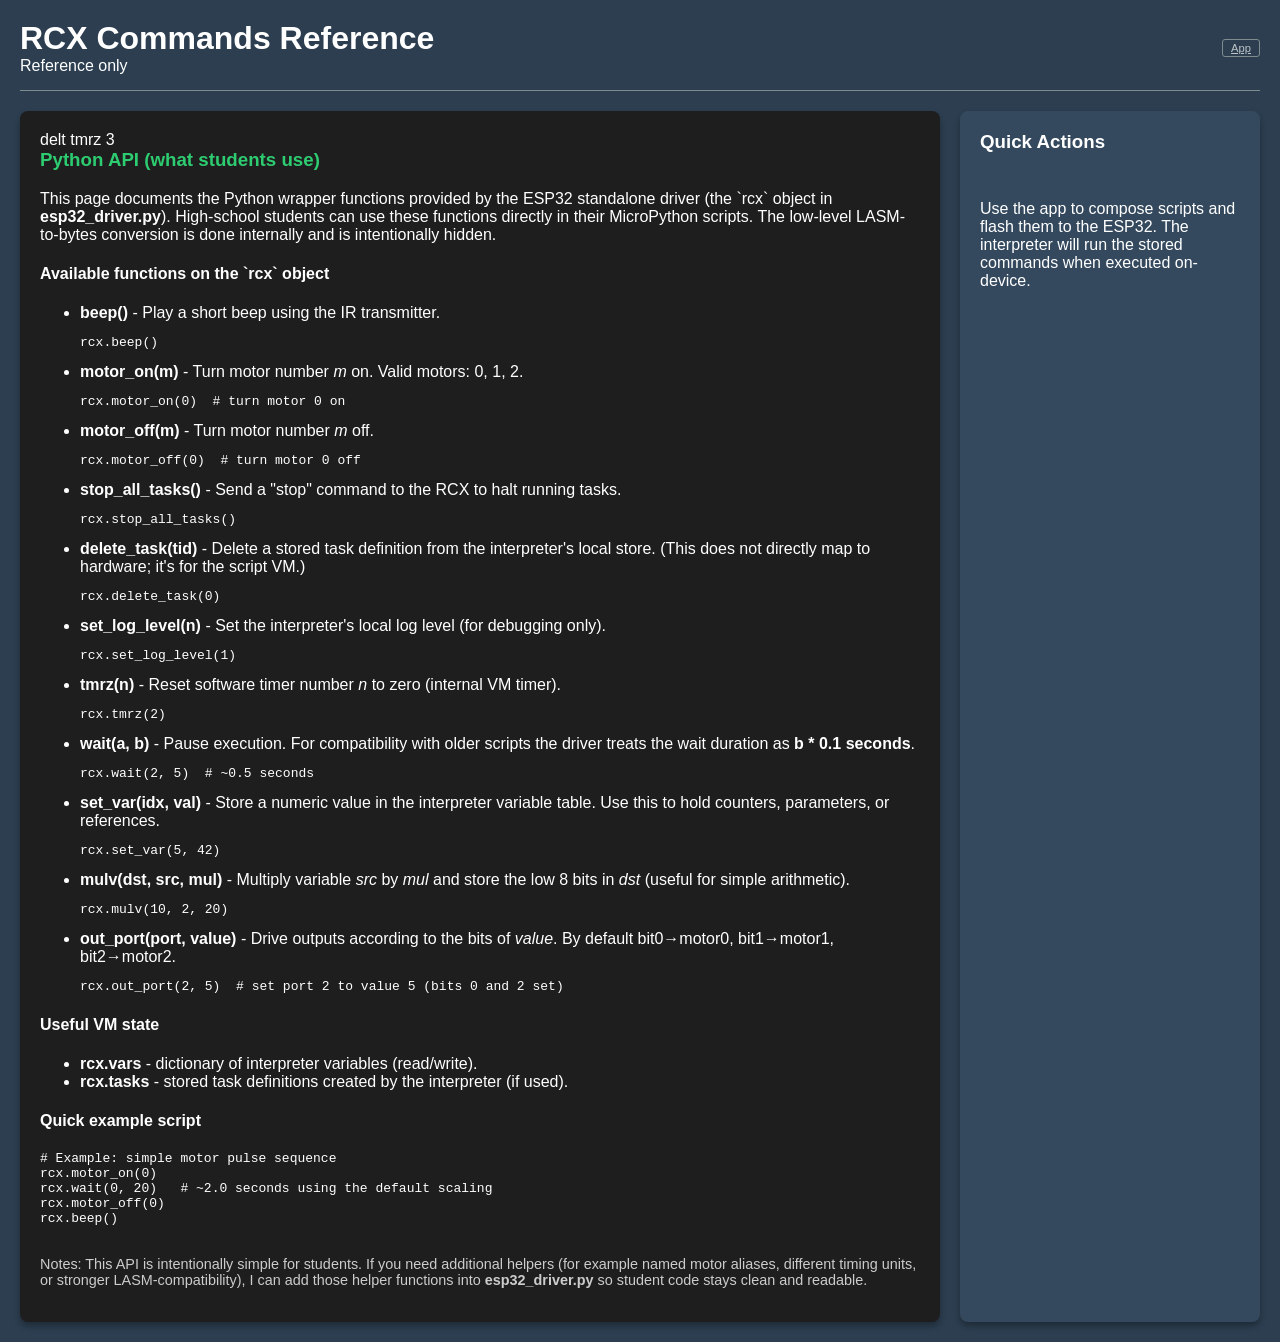
==== commands.html @ 101c66a0 "updates" ====
<!doctype html>
<html lang="en">
<head>
    <meta charset="utf-8" />
    <title>RCX Commands Reference</title>
    <link rel="stylesheet" href="styles.css" />
</head>
<body>
    <div class="header">
        <div>
            <h1 style="margin:0">RCX Commands Reference</h1>
            <div id="status-bar">Reference only</div>
        </div>
        <div style="display:flex;gap:8px;align-items:center;">
            <a href="index.html" class="btn-clear">App</a>
        </div>
    </div>

    <div class="container">
        <div class="editor-section">
delt
tmrz 3
            <h3 style="margin-top:0; color:#2ecc71">Python API (what students use)</h3>
            <p>This page documents the Python wrapper functions provided by the
            ESP32 standalone driver (the `rcx` object in <b>esp32_driver.py</b>).
            High-school students can use these functions directly in their
            MicroPython scripts. The low-level LASM-to-bytes conversion is
            done internally and is intentionally hidden.</p>

            <h4>Available functions on the `rcx` object</h4>
            <ul>
                <li><b>beep()</b>
                    - Play a short beep using the IR transmitter.
                    <pre>rcx.beep()</pre>
                </li>

                <li><b>motor_on(m)</b>
                    - Turn motor number <i>m</i> on. Valid motors: 0, 1, 2.
                    <pre>rcx.motor_on(0)  # turn motor 0 on</pre>
                </li>

                <li><b>motor_off(m)</b>
                    - Turn motor number <i>m</i> off.
                    <pre>rcx.motor_off(0)  # turn motor 0 off</pre>
                </li>

                <li><b>stop_all_tasks()</b>
                    - Send a "stop" command to the RCX to halt running tasks.
                    <pre>rcx.stop_all_tasks()</pre>
                </li>

                <li><b>delete_task(tid)</b>
                    - Delete a stored task definition from the interpreter's local store.
                      (This does not directly map to hardware; it's for the script VM.)
                    <pre>rcx.delete_task(0)</pre>
                </li>

                <li><b>set_log_level(n)</b>
                    - Set the interpreter's local log level (for debugging only).
                    <pre>rcx.set_log_level(1)</pre>
                </li>

                <li><b>tmrz(n)</b>
                    - Reset software timer number <i>n</i> to zero (internal VM timer).
                    <pre>rcx.tmrz(2)</pre>
                </li>

                <li><b>wait(a, b)</b>
                    - Pause execution. For compatibility with older scripts the
                      driver treats the wait duration as <b>b * 0.1 seconds</b>.
                    <pre>rcx.wait(2, 5)  # ~0.5 seconds</pre>
                </li>

                <li><b>set_var(idx, val)</b>
                    - Store a numeric value in the interpreter variable table.
                      Use this to hold counters, parameters, or references.
                    <pre>rcx.set_var(5, 42)</pre>
                </li>

                <li><b>mulv(dst, src, mul)</b>
                    - Multiply variable <i>src</i> by <i>mul</i> and store the
                      low 8 bits in <i>dst</i> (useful for simple arithmetic).
                    <pre>rcx.mulv(10, 2, 20)</pre>
                </li>

                <li><b>out_port(port, value)</b>
                    - Drive outputs according to the bits of <i>value</i>.
                      By default bit0→motor0, bit1→motor1, bit2→motor2.
                    <pre>rcx.out_port(2, 5)  # set port 2 to value 5 (bits 0 and 2 set)</pre>
                </li>
            </ul>

            <h4>Useful VM state</h4>
            <ul>
                <li><b>rcx.vars</b> - dictionary of interpreter variables (read/write).</li>
                <li><b>rcx.tasks</b> - stored task definitions created by the interpreter (if used).</li>
            </ul>

            <h4>Quick example script</h4>
            <pre>
# Example: simple motor pulse sequence
rcx.motor_on(0)
rcx.wait(0, 20)   # ~2.0 seconds using the default scaling
rcx.motor_off(0)
rcx.beep()
            </pre>

            <p style="color:#ccc; font-size:0.9em">Notes: This API is intentionally
            simple for students. If you need additional helpers (for example
            named motor aliases, different timing units, or stronger
            LASM-compatibility), I can add those helper functions into
            <b>esp32_driver.py</b> so student code stays clean and readable.</p>

        </div>
        <div class="control-panel">
            <h3 style="margin-top:0">Quick Actions</h3>
            <p>Use the app to compose scripts and flash them to the ESP32. The interpreter
            will run the stored commands when executed on-device.</p>
        </div>
    </div>
</body>
</html>
---- styles.css ----
/* style.css */
body {
    font-family: "Segoe UI", Tahoma, Geneva, Verdana, sans-serif;
    background: #2c3e50;
    color: white;
    padding: 20px;
    margin: 0;
}

.header {
    margin-bottom: 20px;
    border-bottom: 1px solid #7f8c8d;
    padding-bottom: 15px;
    display: flex;
    justify-content: space-between;
    align-items: center;
}

.container {
    display: grid;
    grid-template-columns: 1fr 300px;
    gap: 20px;
}

/* Editor Section */
.editor-section {
    background: #1e1e1e;
    padding: 20px;
    border-radius: 8px;
    box-shadow: 0 4px 6px rgba(0, 0, 0, 0.3);
}

textarea {
    width: 100%;
    height: 450px;
    background: #1e1e1e;
    color: #d4d4d4;
    font-family: "Consolas", "Monaco", "Courier New", monospace;
    border: 1px solid #444;
    border-radius: 4px;
    padding: 15px;
    resize: none;
    font-size: 14px;
    line-height: 1.5;
    box-sizing: border-box;
}

textarea:focus {
    outline: none;
    border-color: #3498db;
}

/* Control Panel */
.control-panel {
    background: #34495e;
    padding: 20px;
    border-radius: 8px;
    display: flex;
    flex-direction: column;
    gap: 12px;
    box-shadow: 0 4px 6px rgba(0, 0, 0, 0.3);
}

/* Buttons */
button {
    padding: 12px;
    cursor: pointer;
    border: none;
    border-radius: 4px;
    font-weight: bold;
    transition: all 0.2s ease;
    text-transform: uppercase;
    letter-spacing: 0.5px;
}

button:active {
    transform: translateY(2px);
}

.btn-connect {
    background: #27ae60;
    color: white;
}
.btn-connect:hover {
    background: #2ecc71;
}

.btn-flash {
    background: #2980b9;
    color: white;
    width: 100%;
    margin-top: 10px;
}
.btn-flash:hover {
    background: #3498db;
}

.packet-byte {
    display: inline-block;
    padding: 2px 5px;
    margin: 2px;
    border-radius: 3px;
    font-family: "Courier New", monospace;
    font-weight: bold;
    font-size: 0.9em;
    border: 1px solid rgba(255, 255, 255, 0.1);
}

/* Color coding based on protocol roles */
.byte-preamble {
    background-color: #2980b9;
    color: white;
} /* Blue */
.byte-opcode {
    background-color: #27ae60;
    color: white;
} /* Green */
.byte-param {
    background-color: #8e44ad;
    color: white;
} /* Purple */
.byte-checksum {
    background-color: #c0392b;
    color: white;
} /* Red */
.byte-comp {
    opacity: 0.6;
    font-style: italic;
    background-color: #444;
}

.legend {
    display: flex;
    gap: 10px;
    font-size: 0.7em;
    margin-top: 10px;
    flex-wrap: wrap;
}

.btn-clear {
    background: transparent;
    border: 1px solid #7f8c8d;
    color: #bdc3c7;
    padding: 2px 8px;
    font-size: 0.7em;
    cursor: pointer;
    border-radius: 3px;
    transition: 0.2s;
}

.btn-clear:hover {
    background: #c0392b; /* Red alert when hovering to clear */
    color: white;
    border-color: #c0392b;
}

.btn-clear {
    background: transparent;
    border: 1px solid #7f8c8d;
    color: #bdc3c7;
    padding: 2px 8px;
    font-size: 0.7em;
    cursor: pointer;
    border-radius: 3px;
    transition: 0.2s;
}

.btn-clear:hover {
    background: #c0392b; /* Turns red to indicate a destructive action */
    color: white;
    border-color: #c0392b;
}
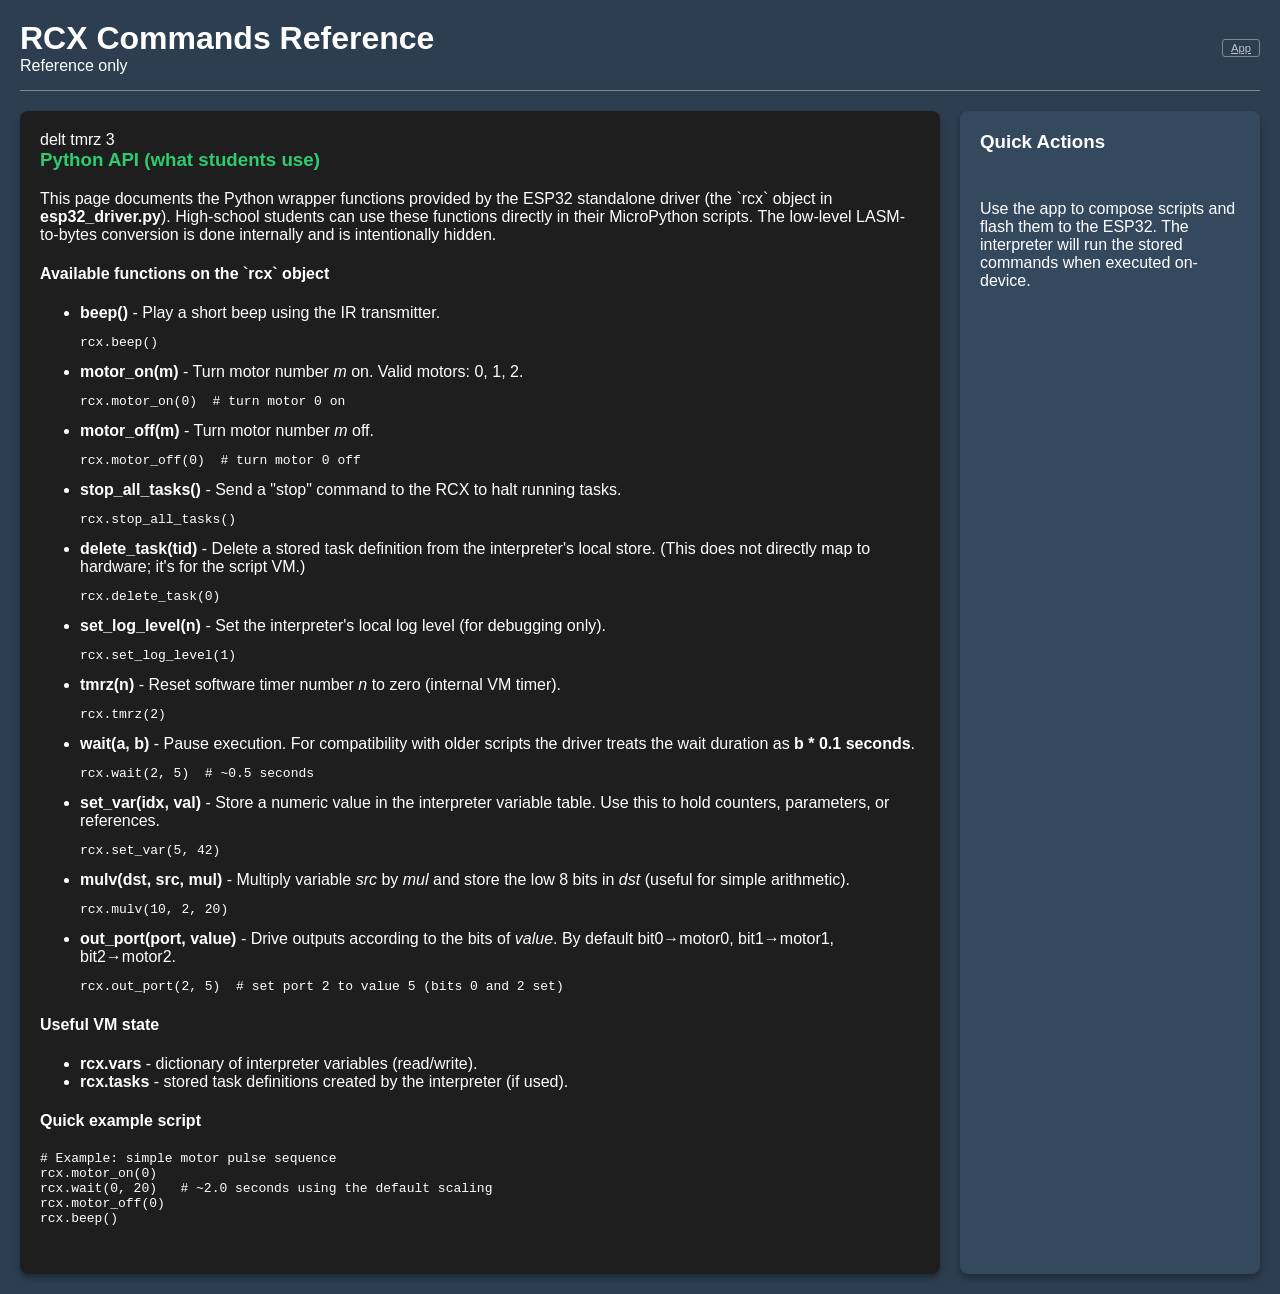
==== commit 4e60bfbd: "update" ====
--- a/commands.html
+++ b/commands.html
@@ -1,122 +1,145 @@
 <!doctype html>
 <html lang="en">
-<head>
-    <meta charset="utf-8" />
-    <title>RCX Commands Reference</title>
-    <link rel="stylesheet" href="styles.css" />
-</head>
-<body>
-    <div class="header">
-        <div>
-            <h1 style="margin:0">RCX Commands Reference</h1>
-            <div id="status-bar">Reference only</div>
+    <head>
+        <meta charset="utf-8" />
+        <title>RCX Commands Reference</title>
+        <link rel="stylesheet" href="styles.css" />
+    </head>
+    <body>
+        <div class="header">
+            <div>
+                <h1 style="margin: 0">RCX Commands Reference</h1>
+                <div id="status-bar">Reference only</div>
+            </div>
+            <div style="display: flex; gap: 8px; align-items: center">
+                <a href="index.html" class="btn-clear">App</a>
+            </div>
         </div>
-        <div style="display:flex;gap:8px;align-items:center;">
-            <a href="index.html" class="btn-clear">App</a>
-        </div>
-    </div>
 
-    <div class="container">
-        <div class="editor-section">
-delt
-tmrz 3
-            <h3 style="margin-top:0; color:#2ecc71">Python API (what students use)</h3>
-            <p>This page documents the Python wrapper functions provided by the
-            ESP32 standalone driver (the `rcx` object in <b>esp32_driver.py</b>).
-            High-school students can use these functions directly in their
-            MicroPython scripts. The low-level LASM-to-bytes conversion is
-            done internally and is intentionally hidden.</p>
+        <div class="container">
+            <div class="editor-section">
+                delt tmrz 3
+                <h3 style="margin-top: 0; color: #2ecc71">
+                    Python API (what students use)
+                </h3>
+                <p>
+                    This page documents the Python wrapper functions provided by
+                    the ESP32 standalone driver (the `rcx` object in
+                    <b>esp32_driver.py</b>). High-school students can use these
+                    functions directly in their MicroPython scripts. The
+                    low-level LASM-to-bytes conversion is done internally and is
+                    intentionally hidden.
+                </p>
 
-            <h4>Available functions on the `rcx` object</h4>
-            <ul>
-                <li><b>beep()</b>
-                    - Play a short beep using the IR transmitter.
-                    <pre>rcx.beep()</pre>
-                </li>
+                <h4>Available functions on the `rcx` object</h4>
+                <ul>
+                    <li>
+                        <b>beep()</b>
+                        - Play a short beep using the IR transmitter.
+                        <pre>rcx.beep()</pre>
+                    </li>
 
-                <li><b>motor_on(m)</b>
-                    - Turn motor number <i>m</i> on. Valid motors: 0, 1, 2.
-                    <pre>rcx.motor_on(0)  # turn motor 0 on</pre>
-                </li>
+                    <li>
+                        <b>motor_on(m)</b> - Turn motor number <i>m</i> on.
+                        Valid motors: 0, 1, 2.
+                        <pre>rcx.motor_on(0)  # turn motor 0 on</pre>
+                    </li>
 
-                <li><b>motor_off(m)</b>
-                    - Turn motor number <i>m</i> off.
-                    <pre>rcx.motor_off(0)  # turn motor 0 off</pre>
-                </li>
+                    <li>
+                        <b>motor_off(m)</b> - Turn motor number <i>m</i> off.
+                        <pre>rcx.motor_off(0)  # turn motor 0 off</pre>
+                    </li>
 
-                <li><b>stop_all_tasks()</b>
-                    - Send a "stop" command to the RCX to halt running tasks.
-                    <pre>rcx.stop_all_tasks()</pre>
-                </li>
+                    <li>
+                        <b>stop_all_tasks()</b>
+                        - Send a "stop" command to the RCX to halt running
+                        tasks.
+                        <pre>rcx.stop_all_tasks()</pre>
+                    </li>
 
-                <li><b>delete_task(tid)</b>
-                    - Delete a stored task definition from the interpreter's local store.
-                      (This does not directly map to hardware; it's for the script VM.)
-                    <pre>rcx.delete_task(0)</pre>
-                </li>
+                    <li>
+                        <b>delete_task(tid)</b>
+                        - Delete a stored task definition from the interpreter's
+                        local store. (This does not directly map to hardware;
+                        it's for the script VM.)
+                        <pre>rcx.delete_task(0)</pre>
+                    </li>
 
-                <li><b>set_log_level(n)</b>
-                    - Set the interpreter's local log level (for debugging only).
-                    <pre>rcx.set_log_level(1)</pre>
-                </li>
+                    <li>
+                        <b>set_log_level(n)</b>
+                        - Set the interpreter's local log level (for debugging
+                        only).
+                        <pre>rcx.set_log_level(1)</pre>
+                    </li>
 
-                <li><b>tmrz(n)</b>
-                    - Reset software timer number <i>n</i> to zero (internal VM timer).
-                    <pre>rcx.tmrz(2)</pre>
-                </li>
+                    <li>
+                        <b>tmrz(n)</b> - Reset software timer number <i>n</i> to
+                        zero (internal VM timer).
+                        <pre>rcx.tmrz(2)</pre>
+                    </li>
 
-                <li><b>wait(a, b)</b>
-                    - Pause execution. For compatibility with older scripts the
-                      driver treats the wait duration as <b>b * 0.1 seconds</b>.
-                    <pre>rcx.wait(2, 5)  # ~0.5 seconds</pre>
-                </li>
+                    <li>
+                        <b>wait(a, b)</b> - Pause execution. For compatibility
+                        with older scripts the driver treats the wait duration
+                        as <b>b * 0.1 seconds</b>.
+                        <pre>rcx.wait(2, 5)  # ~0.5 seconds</pre>
+                    </li>
 
-                <li><b>set_var(idx, val)</b>
-                    - Store a numeric value in the interpreter variable table.
-                      Use this to hold counters, parameters, or references.
-                    <pre>rcx.set_var(5, 42)</pre>
-                </li>
+                    <li>
+                        <b>set_var(idx, val)</b>
+                        - Store a numeric value in the interpreter variable
+                        table. Use this to hold counters, parameters, or
+                        references.
+                        <pre>rcx.set_var(5, 42)</pre>
+                    </li>
 
-                <li><b>mulv(dst, src, mul)</b>
-                    - Multiply variable <i>src</i> by <i>mul</i> and store the
-                      low 8 bits in <i>dst</i> (useful for simple arithmetic).
-                    <pre>rcx.mulv(10, 2, 20)</pre>
-                </li>
+                    <li>
+                        <b>mulv(dst, src, mul)</b> - Multiply variable
+                        <i>src</i> by <i>mul</i> and store the low 8 bits in
+                        <i>dst</i> (useful for simple arithmetic).
+                        <pre>rcx.mulv(10, 2, 20)</pre>
+                    </li>
 
-                <li><b>out_port(port, value)</b>
-                    - Drive outputs according to the bits of <i>value</i>.
-                      By default bit0→motor0, bit1→motor1, bit2→motor2.
-                    <pre>rcx.out_port(2, 5)  # set port 2 to value 5 (bits 0 and 2 set)</pre>
-                </li>
-            </ul>
+                    <li>
+                        <b>out_port(port, value)</b> - Drive outputs according
+                        to the bits of <i>value</i>. By default bit0→motor0,
+                        bit1→motor1, bit2→motor2.
+                        <pre>
+rcx.out_port(2, 5)  # set port 2 to value 5 (bits 0 and 2 set)</pre
+                        >
+                    </li>
+                </ul>
 
-            <h4>Useful VM state</h4>
-            <ul>
-                <li><b>rcx.vars</b> - dictionary of interpreter variables (read/write).</li>
-                <li><b>rcx.tasks</b> - stored task definitions created by the interpreter (if used).</li>
-            </ul>
+                <h4>Useful VM state</h4>
+                <ul>
+                    <li>
+                        <b>rcx.vars</b> - dictionary of interpreter variables
+                        (read/write).
+                    </li>
+                    <li>
+                        <b>rcx.tasks</b> - stored task definitions created by
+                        the interpreter (if used).
+                    </li>
+                </ul>
 
-            <h4>Quick example script</h4>
-            <pre>
+                <h4>Quick example script</h4>
+                <pre>
 # Example: simple motor pulse sequence
 rcx.motor_on(0)
 rcx.wait(0, 20)   # ~2.0 seconds using the default scaling
 rcx.motor_off(0)
 rcx.beep()
-            </pre>
-
-            <p style="color:#ccc; font-size:0.9em">Notes: This API is intentionally
-            simple for students. If you need additional helpers (for example
-            named motor aliases, different timing units, or stronger
-            LASM-compatibility), I can add those helper functions into
-            <b>esp32_driver.py</b> so student code stays clean and readable.</p>
-
+            </pre
+                >
+            </div>
+            <div class="control-panel">
+                <h3 style="margin-top: 0">Quick Actions</h3>
+                <p>
+                    Use the app to compose scripts and flash them to the ESP32.
+                    The interpreter will run the stored commands when executed
+                    on-device.
+                </p>
+            </div>
         </div>
-        <div class="control-panel">
-            <h3 style="margin-top:0">Quick Actions</h3>
-            <p>Use the app to compose scripts and flash them to the ESP32. The interpreter
-            will run the stored commands when executed on-device.</p>
-        </div>
-    </div>
-</body>
+    </body>
 </html>
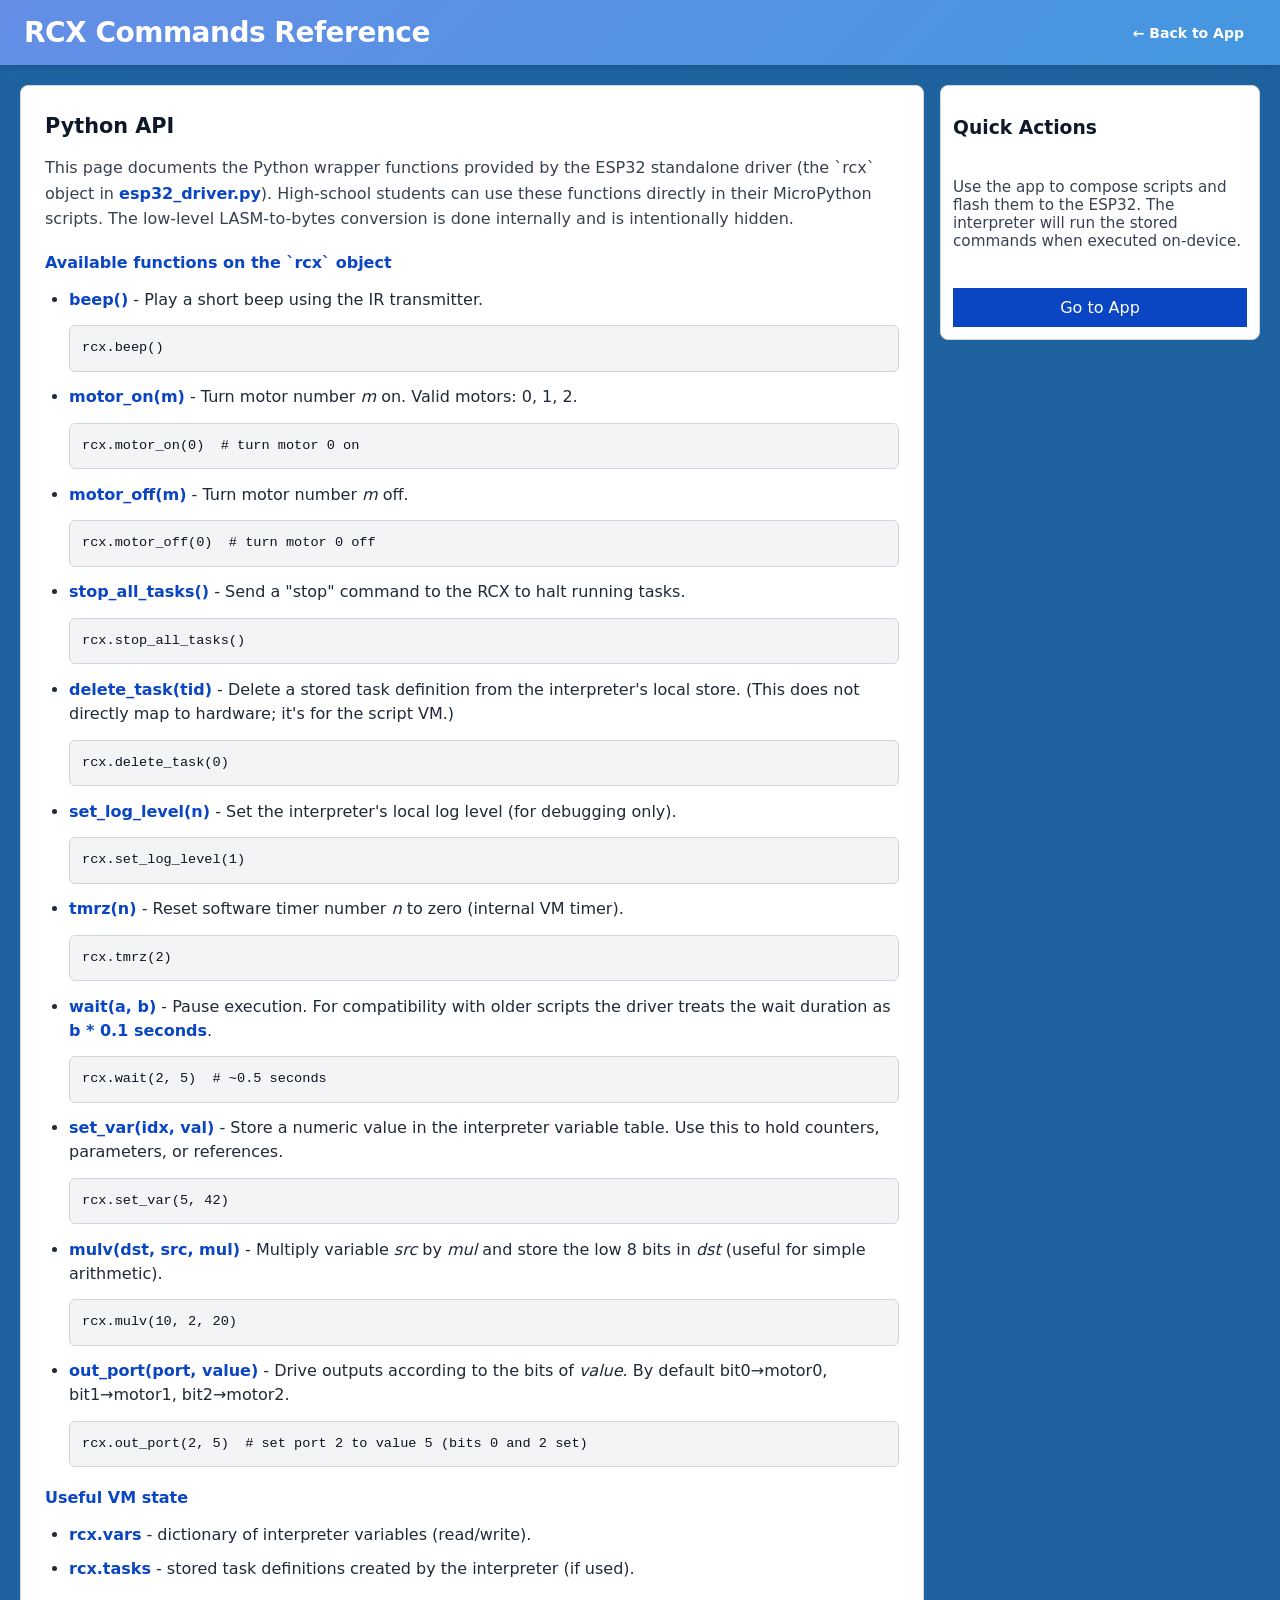
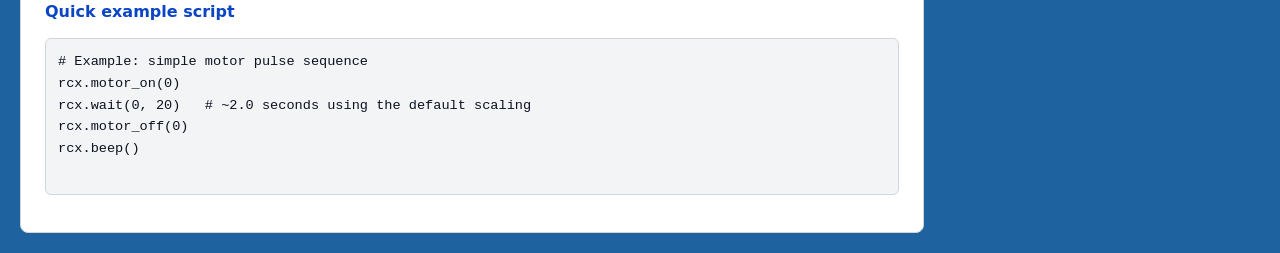
==== commit ecfdb49b: "added more styleing" ====
--- a/commands.html
+++ b/commands.html
@@ -6,22 +6,18 @@
         <link rel="stylesheet" href="styles.css" />
     </head>
     <body>
-        <div class="header">
-            <div>
-                <h1 style="margin: 0">RCX Commands Reference</h1>
-                <div id="status-bar">Reference only</div>
+        <header class="app-header">
+            <div class="header-content">
+                <h1>RCX Commands Reference</h1>
+                <nav class="header-nav">
+                    <a href="index.html" class="header-link">← Back to App</a>
+                </nav>
             </div>
-            <div style="display: flex; gap: 8px; align-items: center">
-                <a href="index.html" class="btn-clear">App</a>
-            </div>
-        </div>
+        </header>
 
         <div class="container">
             <div class="editor-section">
-                delt tmrz 3
-                <h3 style="margin-top: 0; color: #2ecc71">
-                    Python API (what students use)
-                </h3>
+                <h3>Python API</h3>
                 <p>
                     This page documents the Python wrapper functions provided by
                     the ESP32 standalone driver (the `rcx` object in
@@ -133,12 +129,25 @@
                 >
             </div>
             <div class="control-panel">
-                <h3 style="margin-top: 0">Quick Actions</h3>
-                <p>
+                <h3>Quick Actions</h3>
+                <p style="margin-top: 12px; color: #374151; font-size: 0.95rem">
                     Use the app to compose scripts and flash them to the ESP32.
                     The interpreter will run the stored commands when executed
                     on-device.
                 </p>
+                <a
+                    href="index.html"
+                    class="btn-connect"
+                    style="
+                        display: inline-block;
+                        text-align: center;
+                        text-decoration: none;
+                        margin-top: 12px;
+                        width: auto;
+                        padding: 10px 14px;
+                    "
+                    >Go to App</a
+                >
             </div>
         </div>
     </body>
--- a/styles.css
+++ b/styles.css
@@ -1,172 +1,274 @@
-/* style.css */
+/* simplified, colorful, easy-to-navigate styles */
+
+:root {
+    --bg: #1e63a0;
+    --panel: #ffffff;
+    --muted: #6b7280;
+    --accent: #0a45c3;
+    --accent-2: #10b981;
+    --danger: #ef4444;
+    --glass: #e6eef8;
+    --border: #d1d5db;
+    --radius: 8px;
+}
+
+* {
+    box-sizing: border-box;
+}
 body {
-    font-family: "Segoe UI", Tahoma, Geneva, Verdana, sans-serif;
-    background: #2c3e50;
-    color: white;
-    padding: 20px;
     margin: 0;
-}
-
-.header {
-    margin-bottom: 20px;
-    border-bottom: 1px solid #7f8c8d;
-    padding-bottom: 15px;
+    font-family:
+        Inter,
+        "Segoe UI",
+        Roboto,
+        system-ui,
+        -apple-system,
+        "Helvetica Neue",
+        Arial;
+    background: var(--bg);
+    color: #0f172a;
+    padding: 0;
+}
+
+/* App Header */
+.app-header {
+    background: linear-gradient(135deg, #658ee7 0%, #4497e0 100%);
+    padding: 0;
+    margin: 0;
+    box-shadow: 0 2px 8px rgba(0, 0, 0, 0.15);
+}
+
+.header-content {
     display: flex;
     justify-content: space-between;
     align-items: center;
-}
-
+    padding: 16px 24px;
+    max-width: 100%;
+}
+
+.app-header h1 {
+    margin: 0;
+    font-size: 28px;
+    color: white;
+    font-weight: 700;
+    letter-spacing: -0.5px;
+}
+
+.header-nav {
+    display: flex;
+    gap: 16px;
+    align-items: center;
+}
+
+.header-link {
+    color: white;
+    text-decoration: none;
+    font-weight: 600;
+    font-size: 14px;
+    padding: 8px 12px;
+    border-radius: 6px;
+    transition: background-color 0.2s ease;
+}
+
+.header-link:hover {
+    background-color: rgba(255, 255, 255, 0.15);
+}
+
+/* Layout */
 .container {
     display: grid;
-    grid-template-columns: 1fr 300px;
-    gap: 20px;
-}
-
-/* Editor Section */
-.editor-section {
-    background: #1e1e1e;
+    grid-template-columns: 1fr 320px;
+    gap: 16px;
+    align-items: start;
     padding: 20px;
-    border-radius: 8px;
-    box-shadow: 0 4px 6px rgba(0, 0, 0, 0.3);
-}
-
-textarea {
+    max-width: 1400px;
+}
+
+/* Panels */
+.rs232-area,
+.control-panel {
+    background: var(--panel);
+    border: 1px solid var(--border);
+    border-radius: var(--radius);
+    padding: 12px;
+}
+
+/* Control panel specifics */
+.control-panel {
+    display: flex;
+    flex-direction: column;
+    gap: 10px;
+    min-height: 120px;
+}
+
+/* Packet visualizer */
+.packet-stream-container h4 {
+    margin: 0 0 6px 0;
+    font-size: 0.95rem;
+}
+#packet-stream {
+    background: linear-gradient(180deg, #ffffff, #fbfdff);
+    height: 130px;
+    overflow-y: auto;
+    padding: 10px;
+    border: 1px dashed var(--border);
+    border-radius: 6px;
+    font-family: "Courier New", monospace;
+    color: #0b1220;
+    font-size: 0.9rem;
+}
+
+/* Buttons - simple and colorful */
+button {
+    padding: 8px 10px;
+    border-radius: 6px;
+    border: 1px solid transparent;
+    font-weight: 600;
+    cursor: pointer;
+    background: var(--glass);
+    color: #0b1220;
+    transition:
+        transform 0.08s ease,
+        opacity 0.1s ease;
+}
+button:hover {
+    transform: translateY(-1px);
+}
+button:active {
+    transform: translateY(1px);
+}
+
+.btn-connect {
+    background: var(--accent);
+    color: white;
+}
+.btn-connect:hover {
+    opacity: 0.95;
+}
+
+.btn-flash {
+    background: var(--accent-2);
+    color: white;
     width: 100%;
-    height: 450px;
-    background: #1e1e1e;
-    color: #d4d4d4;
-    font-family: "Consolas", "Monaco", "Courier New", monospace;
-    border: 1px solid #444;
-    border-radius: 4px;
-    padding: 15px;
-    resize: none;
-    font-size: 14px;
-    line-height: 1.5;
-    box-sizing: border-box;
-}
-
-textarea:focus {
-    outline: none;
-    border-color: #3498db;
-}
-
-/* Control Panel */
-.control-panel {
-    background: #34495e;
-    padding: 20px;
-    border-radius: 8px;
-    display: flex;
-    flex-direction: column;
-    gap: 12px;
-    box-shadow: 0 4px 6px rgba(0, 0, 0, 0.3);
-}
-
-/* Buttons */
-button {
-    padding: 12px;
-    cursor: pointer;
-    border: none;
-    border-radius: 4px;
-    font-weight: bold;
-    transition: all 0.2s ease;
-    text-transform: uppercase;
-    letter-spacing: 0.5px;
-}
-
-button:active {
-    transform: translateY(2px);
-}
-
-.btn-connect {
-    background: #27ae60;
-    color: white;
-}
-.btn-connect:hover {
-    background: #2ecc71;
-}
-
-.btn-flash {
-    background: #2980b9;
-    color: white;
-    width: 100%;
-    margin-top: 10px;
-}
-.btn-flash:hover {
-    background: #3498db;
-}
-
+}
+
+/* small muted buttons */
+.btn-clear {
+    background: transparent;
+    border: 1px solid var(--border);
+    color: var(--muted);
+    padding: 6px 8px;
+    font-size: 0.85rem;
+}
+
+/* Packet byte chips */
 .packet-byte {
     display: inline-block;
-    padding: 2px 5px;
+    padding: 4px 6px;
     margin: 2px;
-    border-radius: 3px;
+    border-radius: 4px;
     font-family: "Courier New", monospace;
-    font-weight: bold;
-    font-size: 0.9em;
-    border: 1px solid rgba(255, 255, 255, 0.1);
-}
-
-/* Color coding based on protocol roles */
+    font-weight: 600;
+    font-size: 0.85rem;
+    border: 1px solid rgba(0, 0, 0, 0.06);
+}
 .byte-preamble {
-    background-color: #2980b9;
-    color: white;
-} /* Blue */
+    background: #dbeafe;
+    color: #1e40af;
+} /* blue */
 .byte-opcode {
-    background-color: #27ae60;
-    color: white;
-} /* Green */
+    background: #dcfce7;
+    color: #065f46;
+} /* green */
 .byte-param {
-    background-color: #8e44ad;
-    color: white;
-} /* Purple */
+    background: #f3e8ff;
+    color: #6b21a8;
+} /* purple */
 .byte-checksum {
-    background-color: #c0392b;
-    color: white;
-} /* Red */
+    background: #fee2e2;
+    color: #991b1b;
+} /* red */
 .byte-comp {
-    opacity: 0.6;
-    font-style: italic;
-    background-color: #444;
-}
-
+    background: #f1f5f9;
+    color: #475569;
+    opacity: 0.85;
+}
+
+/* Misc */
 .legend {
     display: flex;
-    gap: 10px;
-    font-size: 0.7em;
-    margin-top: 10px;
-    flex-wrap: wrap;
-}
-
-.btn-clear {
-    background: transparent;
-    border: 1px solid #7f8c8d;
-    color: #bdc3c7;
-    padding: 2px 8px;
-    font-size: 0.7em;
-    cursor: pointer;
-    border-radius: 3px;
-    transition: 0.2s;
-}
-
-.btn-clear:hover {
-    background: #c0392b; /* Red alert when hovering to clear */
-    color: white;
-    border-color: #c0392b;
-}
-
-.btn-clear {
-    background: transparent;
-    border: 1px solid #7f8c8d;
-    color: #bdc3c7;
-    padding: 2px 8px;
-    font-size: 0.7em;
-    cursor: pointer;
-    border-radius: 3px;
-    transition: 0.2s;
-}
-
-.btn-clear:hover {
-    background: #c0392b; /* Turns red to indicate a destructive action */
-    color: white;
-    border-color: #c0392b;
-}
+    gap: 12px;
+    font-size: 0.8rem;
+    color: var(--muted);
+}
+input[type="text"] {
+    padding: 8px;
+    border-radius: 6px;
+    border: 1px solid var(--border);
+    width: 100%;
+}
+textarea {
+    font-family: inherit;
+    border: 1px solid var(--border);
+    border-radius: 6px;
+    padding: 8px;
+    background: #fff;
+    color: #0b1220;
+}
+
+/* Editor section styling for commands page */
+.editor-section {
+    background: var(--panel);
+    border: 1px solid var(--border);
+    border-radius: var(--radius);
+    padding: 24px;
+    line-height: 1.6;
+}
+
+.editor-section h3 {
+    margin-top: 24px;
+    margin-bottom: 12px;
+    font-size: 1.3rem;
+}
+
+.editor-section h3:first-child {
+    margin-top: 0;
+}
+
+.editor-section h4 {
+    margin-top: 18px;
+    margin-bottom: 10px;
+    font-size: 1rem;
+    color: var(--accent);
+}
+
+.editor-section p {
+    margin: 12px 0;
+    color: #374151;
+}
+
+.editor-section pre {
+    background: #f3f4f6;
+    border-radius: 6px;
+    padding: 12px;
+    overflow-x: auto;
+    font-size: 0.85rem;
+    border: 1px solid var(--border);
+    color: #0b1220;
+}
+
+.editor-section ul {
+    margin: 12px 0;
+    padding-left: 24px;
+}
+
+.editor-section li {
+    margin: 10px 0;
+    line-height: 1.5;
+    color: #1f2937;
+}
+
+.editor-section b {
+    color: var(--accent);
+    font-weight: 700;
+}
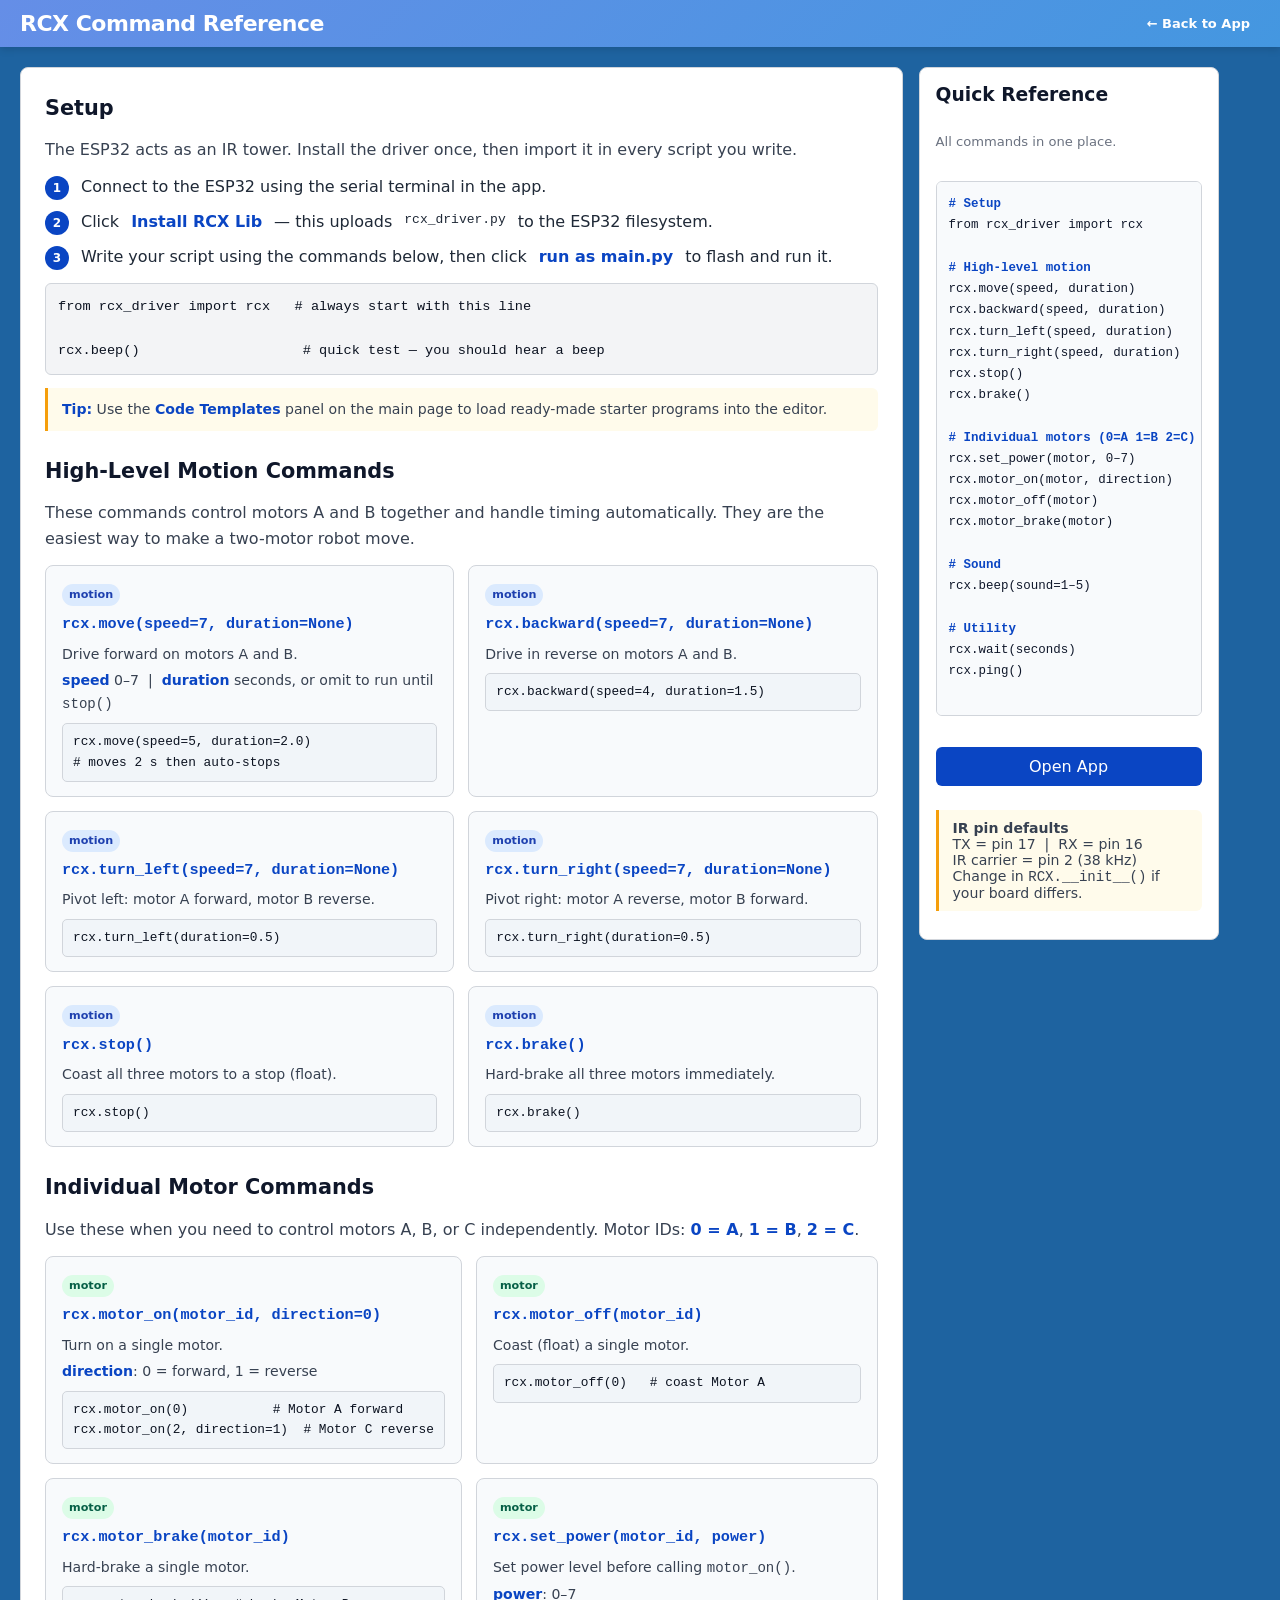
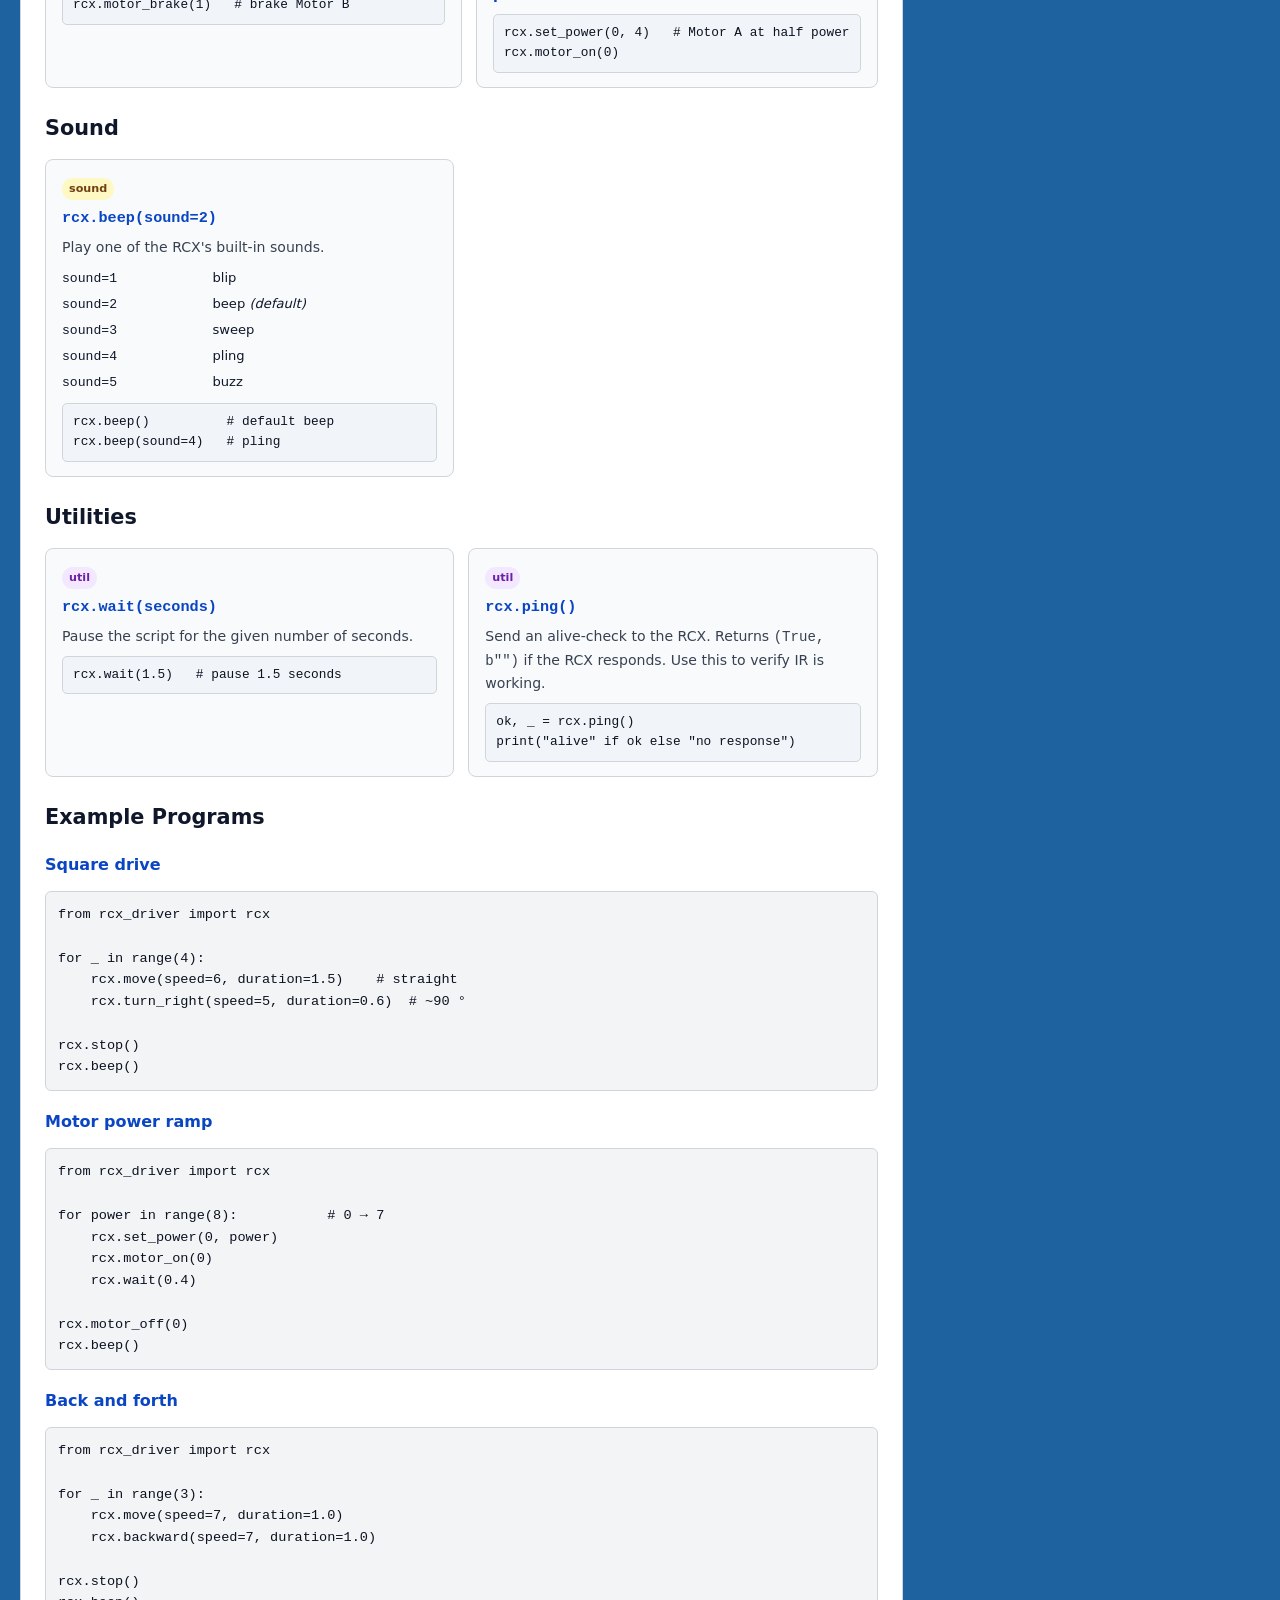
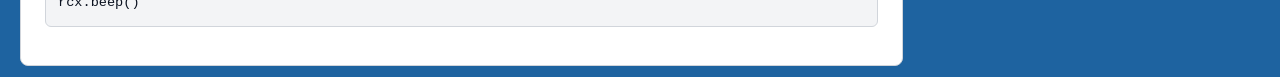
==== commit 97539f6f: "Fix critical RCX communication bugs 1. Fixed operator precedence in esp32_driver.py line 88:    - Ch" ====
--- a/commands.html
+++ b/commands.html
@@ -2,13 +2,119 @@
 <html lang="en">
     <head>
         <meta charset="utf-8" />
-        <title>RCX Commands Reference</title>
+        <title>RCX Command Reference</title>
         <link rel="stylesheet" href="styles.css" />
+        <!-- Commands page needs scrolling and its own layout -->
+        <style>
+            html, body { overflow: auto; height: auto; background: var(--bg); }
+            .container {
+                display: grid;
+                grid-template-columns: 1fr 300px;
+                gap: 16px;
+                padding: 20px;
+                max-width: 1200px;
+            }
+            .control-panel {
+                background: white;
+                border: 1px solid var(--border);
+                border-radius: var(--radius);
+                padding: 16px;
+                position: sticky;
+                top: 20px;
+                align-self: start;
+            }
+        </style>
+        <style>
+            .cmd-grid {
+                display: grid;
+                grid-template-columns: 1fr 1fr;
+                gap: 14px;
+                margin: 14px 0;
+            }
+            @media (max-width: 700px) {
+                .cmd-grid { grid-template-columns: 1fr; }
+            }
+            .cmd-card {
+                background: #f8fafc;
+                border: 1px solid var(--border);
+                border-radius: 8px;
+                padding: 14px 16px;
+            }
+            .cmd-card .sig {
+                font-family: "Courier New", monospace;
+                font-size: 0.95rem;
+                color: var(--accent);
+                font-weight: 700;
+                margin-bottom: 6px;
+            }
+            .cmd-card p {
+                margin: 4px 0;
+                font-size: 0.88rem;
+                color: #374151;
+            }
+            .cmd-card pre {
+                margin: 8px 0 0;
+                font-size: 0.8rem;
+                background: #f1f5f9;
+                border: 1px solid var(--border);
+                border-radius: 5px;
+                padding: 8px 10px;
+            }
+            .tag {
+                display: inline-block;
+                font-size: 0.7rem;
+                font-weight: 700;
+                padding: 2px 7px;
+                border-radius: 20px;
+                margin-bottom: 6px;
+            }
+            .tag-motion  { background:#dbeafe; color:#1e40af; }
+            .tag-motor   { background:#dcfce7; color:#065f46; }
+            .tag-sound   { background:#fef9c3; color:#713f12; }
+            .tag-util    { background:#f3e8ff; color:#6b21a8; }
+            .steps {
+                counter-reset: step;
+                list-style: none;
+                padding: 0;
+                margin: 12px 0;
+            }
+            .steps li {
+                counter-increment: step;
+                display: flex;
+                gap: 12px;
+                margin-bottom: 10px;
+                align-items: flex-start;
+            }
+            .steps li::before {
+                content: counter(step);
+                min-width: 24px;
+                height: 24px;
+                background: var(--accent);
+                color: white;
+                border-radius: 50%;
+                display: flex;
+                align-items: center;
+                justify-content: center;
+                font-size: 0.75rem;
+                font-weight: 700;
+                flex-shrink: 0;
+                margin-top: 1px;
+            }
+            .note {
+                background: #fffbeb;
+                border-left: 3px solid #f59e0b;
+                padding: 10px 14px;
+                border-radius: 0 6px 6px 0;
+                font-size: 0.88rem;
+                color: #374151;
+                margin: 12px 0;
+            }
+        </style>
     </head>
     <body>
         <header class="app-header">
             <div class="header-content">
-                <h1>RCX Commands Reference</h1>
+                <h1>RCX Command Reference</h1>
                 <nav class="header-nav">
                     <a href="index.html" class="header-link">← Back to App</a>
                 </nav>
@@ -16,139 +122,248 @@
         </header>
 
         <div class="container">
+
+            <!-- ── Left: main docs ─────────────────────────────────────── -->
             <div class="editor-section">
-                <h3>Python API</h3>
+
+                <!-- SETUP -->
+                <h3>Setup</h3>
                 <p>
-                    This page documents the Python wrapper functions provided by
-                    the ESP32 standalone driver (the `rcx` object in
-                    <b>esp32_driver.py</b>). High-school students can use these
-                    functions directly in their MicroPython scripts. The
-                    low-level LASM-to-bytes conversion is done internally and is
-                    intentionally hidden.
+                    The ESP32 acts as an IR tower. Install the driver once, then
+                    import it in every script you write.
                 </p>
-
-                <h4>Available functions on the `rcx` object</h4>
-                <ul>
-                    <li>
-                        <b>beep()</b>
-                        - Play a short beep using the IR transmitter.
-                        <pre>rcx.beep()</pre>
-                    </li>
-
-                    <li>
-                        <b>motor_on(m)</b> - Turn motor number <i>m</i> on.
-                        Valid motors: 0, 1, 2.
-                        <pre>rcx.motor_on(0)  # turn motor 0 on</pre>
-                    </li>
-
-                    <li>
-                        <b>motor_off(m)</b> - Turn motor number <i>m</i> off.
-                        <pre>rcx.motor_off(0)  # turn motor 0 off</pre>
-                    </li>
-
-                    <li>
-                        <b>stop_all_tasks()</b>
-                        - Send a "stop" command to the RCX to halt running
-                        tasks.
-                        <pre>rcx.stop_all_tasks()</pre>
-                    </li>
-
-                    <li>
-                        <b>delete_task(tid)</b>
-                        - Delete a stored task definition from the interpreter's
-                        local store. (This does not directly map to hardware;
-                        it's for the script VM.)
-                        <pre>rcx.delete_task(0)</pre>
-                    </li>
-
-                    <li>
-                        <b>set_log_level(n)</b>
-                        - Set the interpreter's local log level (for debugging
-                        only).
-                        <pre>rcx.set_log_level(1)</pre>
-                    </li>
-
-                    <li>
-                        <b>tmrz(n)</b> - Reset software timer number <i>n</i> to
-                        zero (internal VM timer).
-                        <pre>rcx.tmrz(2)</pre>
-                    </li>
-
-                    <li>
-                        <b>wait(a, b)</b> - Pause execution. For compatibility
-                        with older scripts the driver treats the wait duration
-                        as <b>b * 0.1 seconds</b>.
-                        <pre>rcx.wait(2, 5)  # ~0.5 seconds</pre>
-                    </li>
-
-                    <li>
-                        <b>set_var(idx, val)</b>
-                        - Store a numeric value in the interpreter variable
-                        table. Use this to hold counters, parameters, or
-                        references.
-                        <pre>rcx.set_var(5, 42)</pre>
-                    </li>
-
-                    <li>
-                        <b>mulv(dst, src, mul)</b> - Multiply variable
-                        <i>src</i> by <i>mul</i> and store the low 8 bits in
-                        <i>dst</i> (useful for simple arithmetic).
-                        <pre>rcx.mulv(10, 2, 20)</pre>
-                    </li>
-
-                    <li>
-                        <b>out_port(port, value)</b> - Drive outputs according
-                        to the bits of <i>value</i>. By default bit0→motor0,
-                        bit1→motor1, bit2→motor2.
-                        <pre>
-rcx.out_port(2, 5)  # set port 2 to value 5 (bits 0 and 2 set)</pre
-                        >
-                    </li>
-                </ul>
-
-                <h4>Useful VM state</h4>
-                <ul>
-                    <li>
-                        <b>rcx.vars</b> - dictionary of interpreter variables
-                        (read/write).
-                    </li>
-                    <li>
-                        <b>rcx.tasks</b> - stored task definitions created by
-                        the interpreter (if used).
-                    </li>
-                </ul>
-
-                <h4>Quick example script</h4>
-                <pre>
-# Example: simple motor pulse sequence
-rcx.motor_on(0)
-rcx.wait(0, 20)   # ~2.0 seconds using the default scaling
+                <ol class="steps">
+                    <li>Connect to the ESP32 using the serial terminal in the app.</li>
+                    <li>Click <b>Install RCX Lib</b> — this uploads <code>rcx_driver.py</code> to the ESP32 filesystem.</li>
+                    <li>Write your script using the commands below, then click <b>run as main.py</b> to flash and run it.</li>
+                </ol>
+                <pre>from rcx_driver import rcx   # always start with this line
+
+rcx.beep()                    # quick test — you should hear a beep</pre>
+
+                <div class="note">
+                    <b>Tip:</b> Use the <b>Code Templates</b> panel on the main
+                    page to load ready-made starter programs into the editor.
+                </div>
+
+                <!-- HIGH-LEVEL MOTION -->
+                <h3>High-Level Motion Commands</h3>
+                <p>
+                    These commands control motors A and B together and handle
+                    timing automatically. They are the easiest way to make a
+                    two-motor robot move.
+                </p>
+
+                <div class="cmd-grid">
+                    <div class="cmd-card">
+                        <div class="tag tag-motion">motion</div>
+                        <div class="sig">rcx.move(speed=7, duration=None)</div>
+                        <p>Drive forward on motors A and B.</p>
+                        <p><b>speed</b> 0–7 &nbsp;|&nbsp; <b>duration</b> seconds, or omit to run until <code>stop()</code></p>
+                        <pre>rcx.move(speed=5, duration=2.0)
+# moves 2 s then auto-stops</pre>
+                    </div>
+
+                    <div class="cmd-card">
+                        <div class="tag tag-motion">motion</div>
+                        <div class="sig">rcx.backward(speed=7, duration=None)</div>
+                        <p>Drive in reverse on motors A and B.</p>
+                        <pre>rcx.backward(speed=4, duration=1.5)</pre>
+                    </div>
+
+                    <div class="cmd-card">
+                        <div class="tag tag-motion">motion</div>
+                        <div class="sig">rcx.turn_left(speed=7, duration=None)</div>
+                        <p>Pivot left: motor A forward, motor B reverse.</p>
+                        <pre>rcx.turn_left(duration=0.5)</pre>
+                    </div>
+
+                    <div class="cmd-card">
+                        <div class="tag tag-motion">motion</div>
+                        <div class="sig">rcx.turn_right(speed=7, duration=None)</div>
+                        <p>Pivot right: motor A reverse, motor B forward.</p>
+                        <pre>rcx.turn_right(duration=0.5)</pre>
+                    </div>
+
+                    <div class="cmd-card">
+                        <div class="tag tag-motion">motion</div>
+                        <div class="sig">rcx.stop()</div>
+                        <p>Coast all three motors to a stop (float).</p>
+                        <pre>rcx.stop()</pre>
+                    </div>
+
+                    <div class="cmd-card">
+                        <div class="tag tag-motion">motion</div>
+                        <div class="sig">rcx.brake()</div>
+                        <p>Hard-brake all three motors immediately.</p>
+                        <pre>rcx.brake()</pre>
+                    </div>
+                </div>
+
+                <!-- INDIVIDUAL MOTORS -->
+                <h3>Individual Motor Commands</h3>
+                <p>
+                    Use these when you need to control motors A, B, or C
+                    independently. Motor IDs: <b>0 = A</b>, <b>1 = B</b>, <b>2 = C</b>.
+                </p>
+
+                <div class="cmd-grid">
+                    <div class="cmd-card">
+                        <div class="tag tag-motor">motor</div>
+                        <div class="sig">rcx.motor_on(motor_id, direction=0)</div>
+                        <p>Turn on a single motor.</p>
+                        <p><b>direction</b>: 0 = forward, 1 = reverse</p>
+                        <pre>rcx.motor_on(0)           # Motor A forward
+rcx.motor_on(2, direction=1)  # Motor C reverse</pre>
+                    </div>
+
+                    <div class="cmd-card">
+                        <div class="tag tag-motor">motor</div>
+                        <div class="sig">rcx.motor_off(motor_id)</div>
+                        <p>Coast (float) a single motor.</p>
+                        <pre>rcx.motor_off(0)   # coast Motor A</pre>
+                    </div>
+
+                    <div class="cmd-card">
+                        <div class="tag tag-motor">motor</div>
+                        <div class="sig">rcx.motor_brake(motor_id)</div>
+                        <p>Hard-brake a single motor.</p>
+                        <pre>rcx.motor_brake(1)   # brake Motor B</pre>
+                    </div>
+
+                    <div class="cmd-card">
+                        <div class="tag tag-motor">motor</div>
+                        <div class="sig">rcx.set_power(motor_id, power)</div>
+                        <p>Set power level before calling <code>motor_on()</code>.</p>
+                        <p><b>power</b>: 0–7</p>
+                        <pre>rcx.set_power(0, 4)   # Motor A at half power
+rcx.motor_on(0)</pre>
+                    </div>
+                </div>
+
+                <!-- SOUND -->
+                <h3>Sound</h3>
+                <div class="cmd-grid">
+                    <div class="cmd-card">
+                        <div class="tag tag-sound">sound</div>
+                        <div class="sig">rcx.beep(sound=2)</div>
+                        <p>Play one of the RCX's built-in sounds.</p>
+                        <table style="font-size:0.82rem;width:100%;margin-top:6px;border-collapse:collapse;">
+                            <tr><td style="padding:2px 8px 2px 0"><code>sound=1</code></td><td>blip</td></tr>
+                            <tr><td style="padding:2px 8px 2px 0"><code>sound=2</code></td><td>beep <em>(default)</em></td></tr>
+                            <tr><td style="padding:2px 8px 2px 0"><code>sound=3</code></td><td>sweep</td></tr>
+                            <tr><td style="padding:2px 8px 2px 0"><code>sound=4</code></td><td>pling</td></tr>
+                            <tr><td style="padding:2px 8px 2px 0"><code>sound=5</code></td><td>buzz</td></tr>
+                        </table>
+                        <pre>rcx.beep()          # default beep
+rcx.beep(sound=4)   # pling</pre>
+                    </div>
+                </div>
+
+                <!-- UTILITY -->
+                <h3>Utilities</h3>
+                <div class="cmd-grid">
+                    <div class="cmd-card">
+                        <div class="tag tag-util">util</div>
+                        <div class="sig">rcx.wait(seconds)</div>
+                        <p>Pause the script for the given number of seconds.</p>
+                        <pre>rcx.wait(1.5)   # pause 1.5 seconds</pre>
+                    </div>
+
+                    <div class="cmd-card">
+                        <div class="tag tag-util">util</div>
+                        <div class="sig">rcx.ping()</div>
+                        <p>
+                            Send an alive-check to the RCX. Returns
+                            <code>(True, b"")</code> if the RCX responds.
+                            Use this to verify IR is working.
+                        </p>
+                        <pre>ok, _ = rcx.ping()
+print("alive" if ok else "no response")</pre>
+                    </div>
+                </div>
+
+                <!-- EXAMPLE PROGRAMS -->
+                <h3>Example Programs</h3>
+
+                <h4>Square drive</h4>
+                <pre>from rcx_driver import rcx
+
+for _ in range(4):
+    rcx.move(speed=6, duration=1.5)    # straight
+    rcx.turn_right(speed=5, duration=0.6)  # ~90 °
+
+rcx.stop()
+rcx.beep()</pre>
+
+                <h4>Motor power ramp</h4>
+                <pre>from rcx_driver import rcx
+
+for power in range(8):           # 0 → 7
+    rcx.set_power(0, power)
+    rcx.motor_on(0)
+    rcx.wait(0.4)
+
 rcx.motor_off(0)
-rcx.beep()
-            </pre
-                >
+rcx.beep()</pre>
+
+                <h4>Back and forth</h4>
+                <pre>from rcx_driver import rcx
+
+for _ in range(3):
+    rcx.move(speed=7, duration=1.0)
+    rcx.backward(speed=7, duration=1.0)
+
+rcx.stop()
+rcx.beep()</pre>
+
             </div>
-            <div class="control-panel">
-                <h3>Quick Actions</h3>
-                <p style="margin-top: 12px; color: #374151; font-size: 0.95rem">
-                    Use the app to compose scripts and flash them to the ESP32.
-                    The interpreter will run the stored commands when executed
-                    on-device.
-                </p>
-                <a
-                    href="index.html"
-                    class="btn-connect"
-                    style="
-                        display: inline-block;
-                        text-align: center;
-                        text-decoration: none;
-                        margin-top: 12px;
-                        width: auto;
-                        padding: 10px 14px;
-                    "
-                    >Go to App</a
-                >
+
+            <!-- ── Right: quick-ref card ───────────────────────────────── -->
+            <div class="control-panel" style="position:sticky;top:20px;">
+                <h3 style="margin-top:0">Quick Reference</h3>
+
+                <p style="font-size:0.82rem;color:var(--muted);margin:0 0 10px">All commands in one place.</p>
+
+                <pre style="font-size:0.78rem;line-height:1.7;background:#f8fafc;border:1px solid var(--border);border-radius:6px;padding:12px;overflow-x:auto;">
+<b style="color:var(--accent)"># Setup</b>
+from rcx_driver import rcx
+
+<b style="color:var(--accent)"># High-level motion</b>
+rcx.move(speed, duration)
+rcx.backward(speed, duration)
+rcx.turn_left(speed, duration)
+rcx.turn_right(speed, duration)
+rcx.stop()
+rcx.brake()
+
+<b style="color:var(--accent)"># Individual motors (0=A 1=B 2=C)</b>
+rcx.set_power(motor, 0–7)
+rcx.motor_on(motor, direction)
+rcx.motor_off(motor)
+rcx.motor_brake(motor)
+
+<b style="color:var(--accent)"># Sound</b>
+rcx.beep(sound=1–5)
+
+<b style="color:var(--accent)"># Utility</b>
+rcx.wait(seconds)
+rcx.ping()
+                </pre>
+
+                <a href="index.html" class="btn-connect"
+                   style="display:block;text-align:center;text-decoration:none;padding:10px;border-radius:6px;margin-top:8px;">
+                    Open App
+                </a>
+
+                <div class="note" style="margin-top:14px;">
+                    <b>IR pin defaults</b><br>
+                    TX&nbsp;= pin&nbsp;17 &nbsp;|&nbsp; RX&nbsp;= pin&nbsp;16<br>
+                    IR carrier&nbsp;= pin&nbsp;2 (38&nbsp;kHz)<br>
+                    Change in <code>RCX.__init__()</code> if your board differs.
+                </div>
             </div>
+
         </div>
     </body>
 </html>
--- a/styles.css
+++ b/styles.css
@@ -30,61 +30,52 @@
     padding: 0;
 }
 
-/* App Header */
+/* ── App header ─────────────────────────────────────────────────────────── */
 .app-header {
     background: linear-gradient(135deg, #658ee7 0%, #4497e0 100%);
-    padding: 0;
-    margin: 0;
     box-shadow: 0 2px 8px rgba(0, 0, 0, 0.15);
 }
-
 .header-content {
     display: flex;
     justify-content: space-between;
     align-items: center;
-    padding: 16px 24px;
-    max-width: 100%;
-}
-
+    padding: 10px 20px;
+}
 .app-header h1 {
     margin: 0;
-    font-size: 28px;
+    font-size: 22px;
     color: white;
     font-weight: 700;
     letter-spacing: -0.5px;
 }
-
 .header-nav {
     display: flex;
-    gap: 16px;
+    gap: 14px;
     align-items: center;
 }
-
 .header-link {
     color: white;
     text-decoration: none;
     font-weight: 600;
-    font-size: 14px;
-    padding: 8px 12px;
-    border-radius: 6px;
-    transition: background-color 0.2s ease;
-}
-
+    font-size: 13px;
+    padding: 6px 10px;
+    border-radius: 6px;
+    transition: background 0.15s;
+}
 .header-link:hover {
-    background-color: rgba(255, 255, 255, 0.15);
-}
-
-/* Layout */
+    background: rgba(255, 255, 255, 0.15);
+}
+
+/* ── Layout ────────────────────────────────────────────────────────────── */
 .container {
     display: grid;
     grid-template-columns: 1fr 320px;
     gap: 16px;
     align-items: start;
-    padding: 20px;
-    max-width: 1400px;
-}
-
-/* Panels */
+    padding: 16px;
+}
+
+/* ── Panels ────────────────────────────────────────────────────────────── */
 .rs232-area,
 .control-panel {
     background: var(--panel);
@@ -93,12 +84,10 @@
     padding: 12px;
 }
 
-/* Control panel specifics */
 .control-panel {
     display: flex;
     flex-direction: column;
     gap: 10px;
-    min-height: 120px;
 }
 
 /* Packet visualizer */
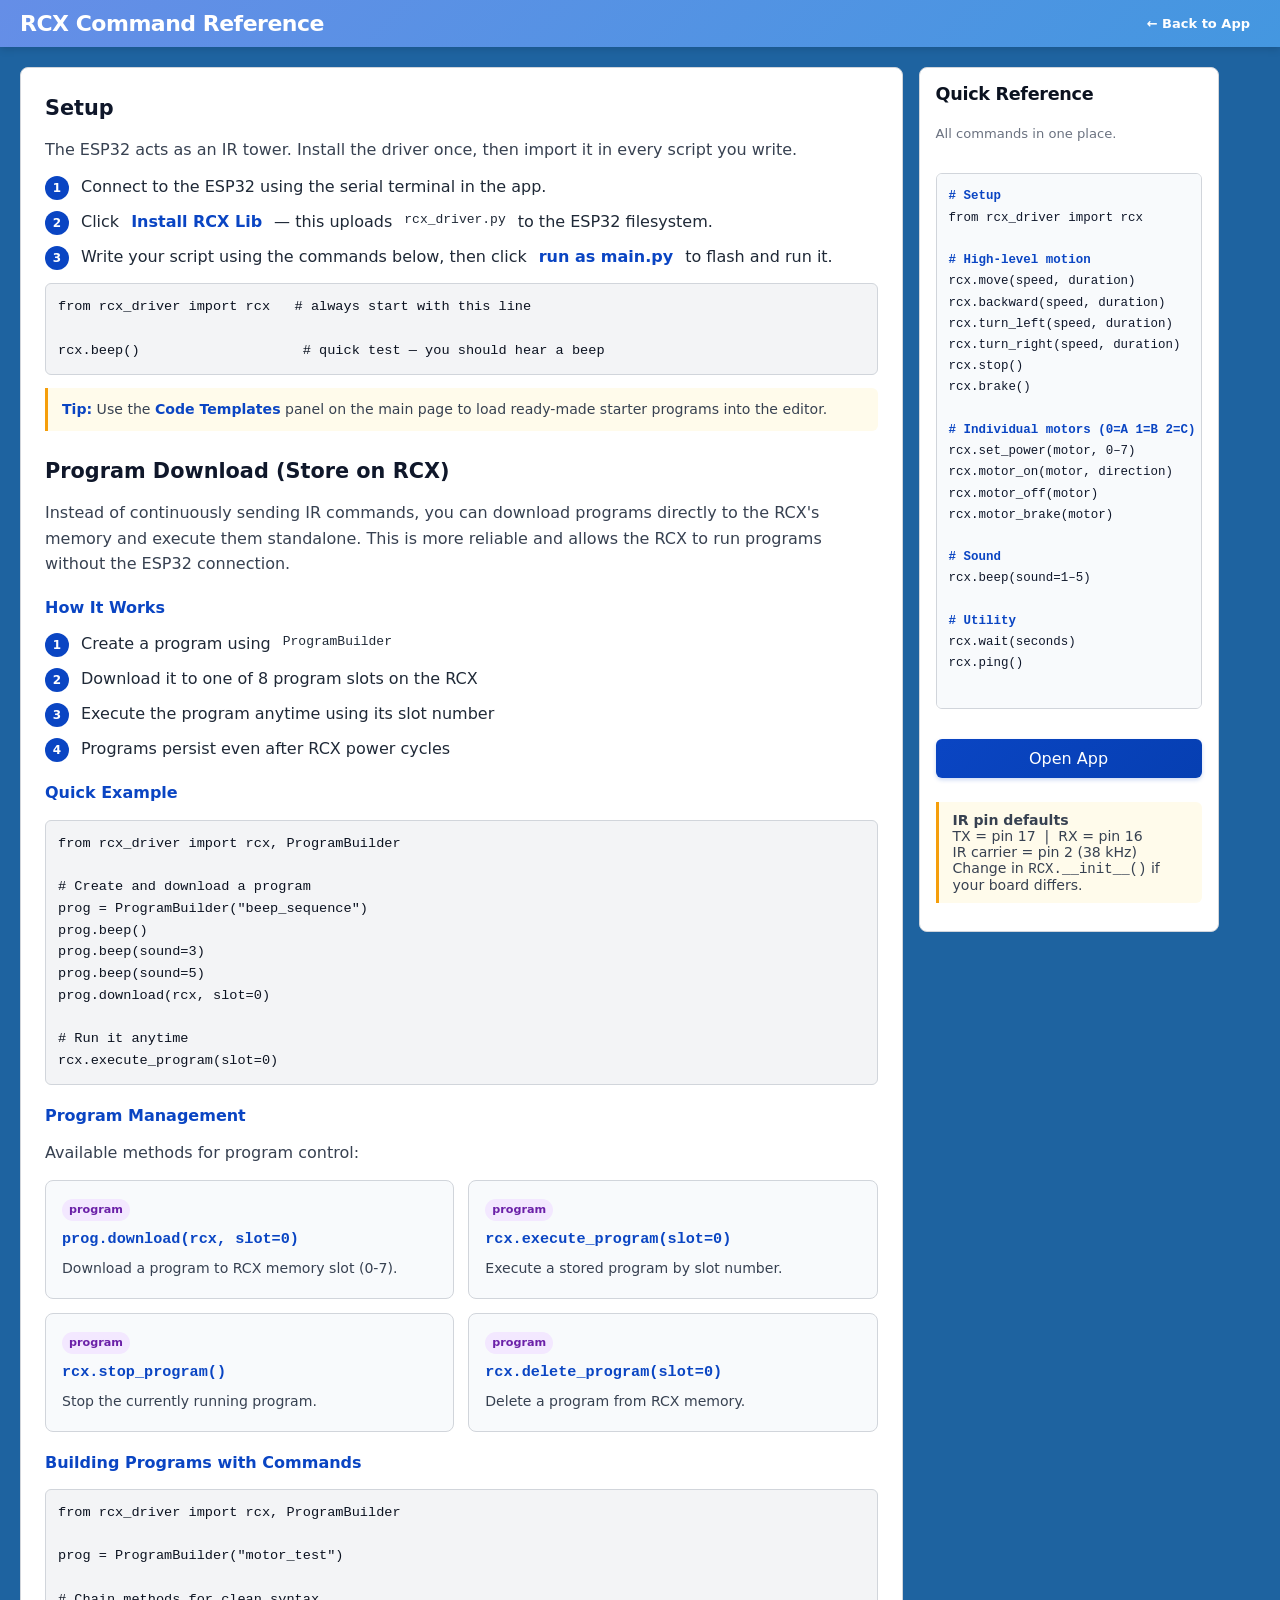
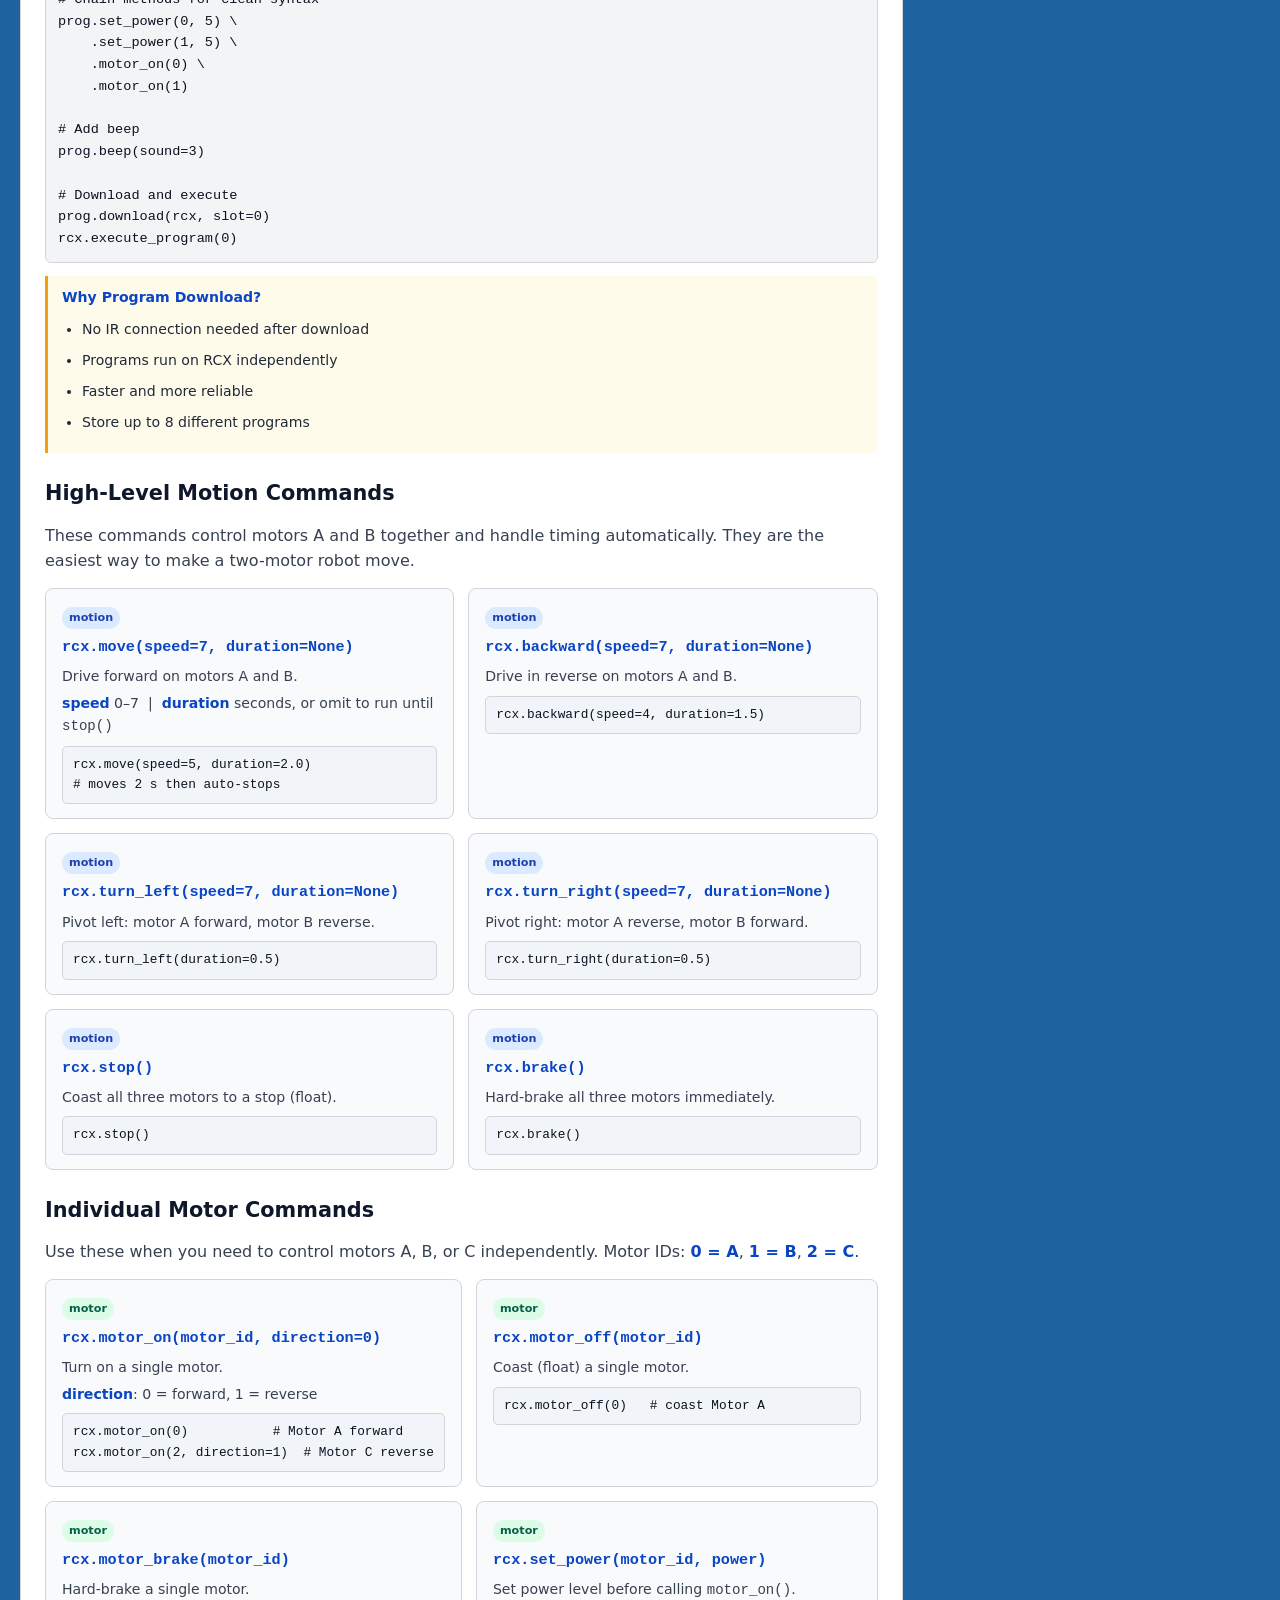
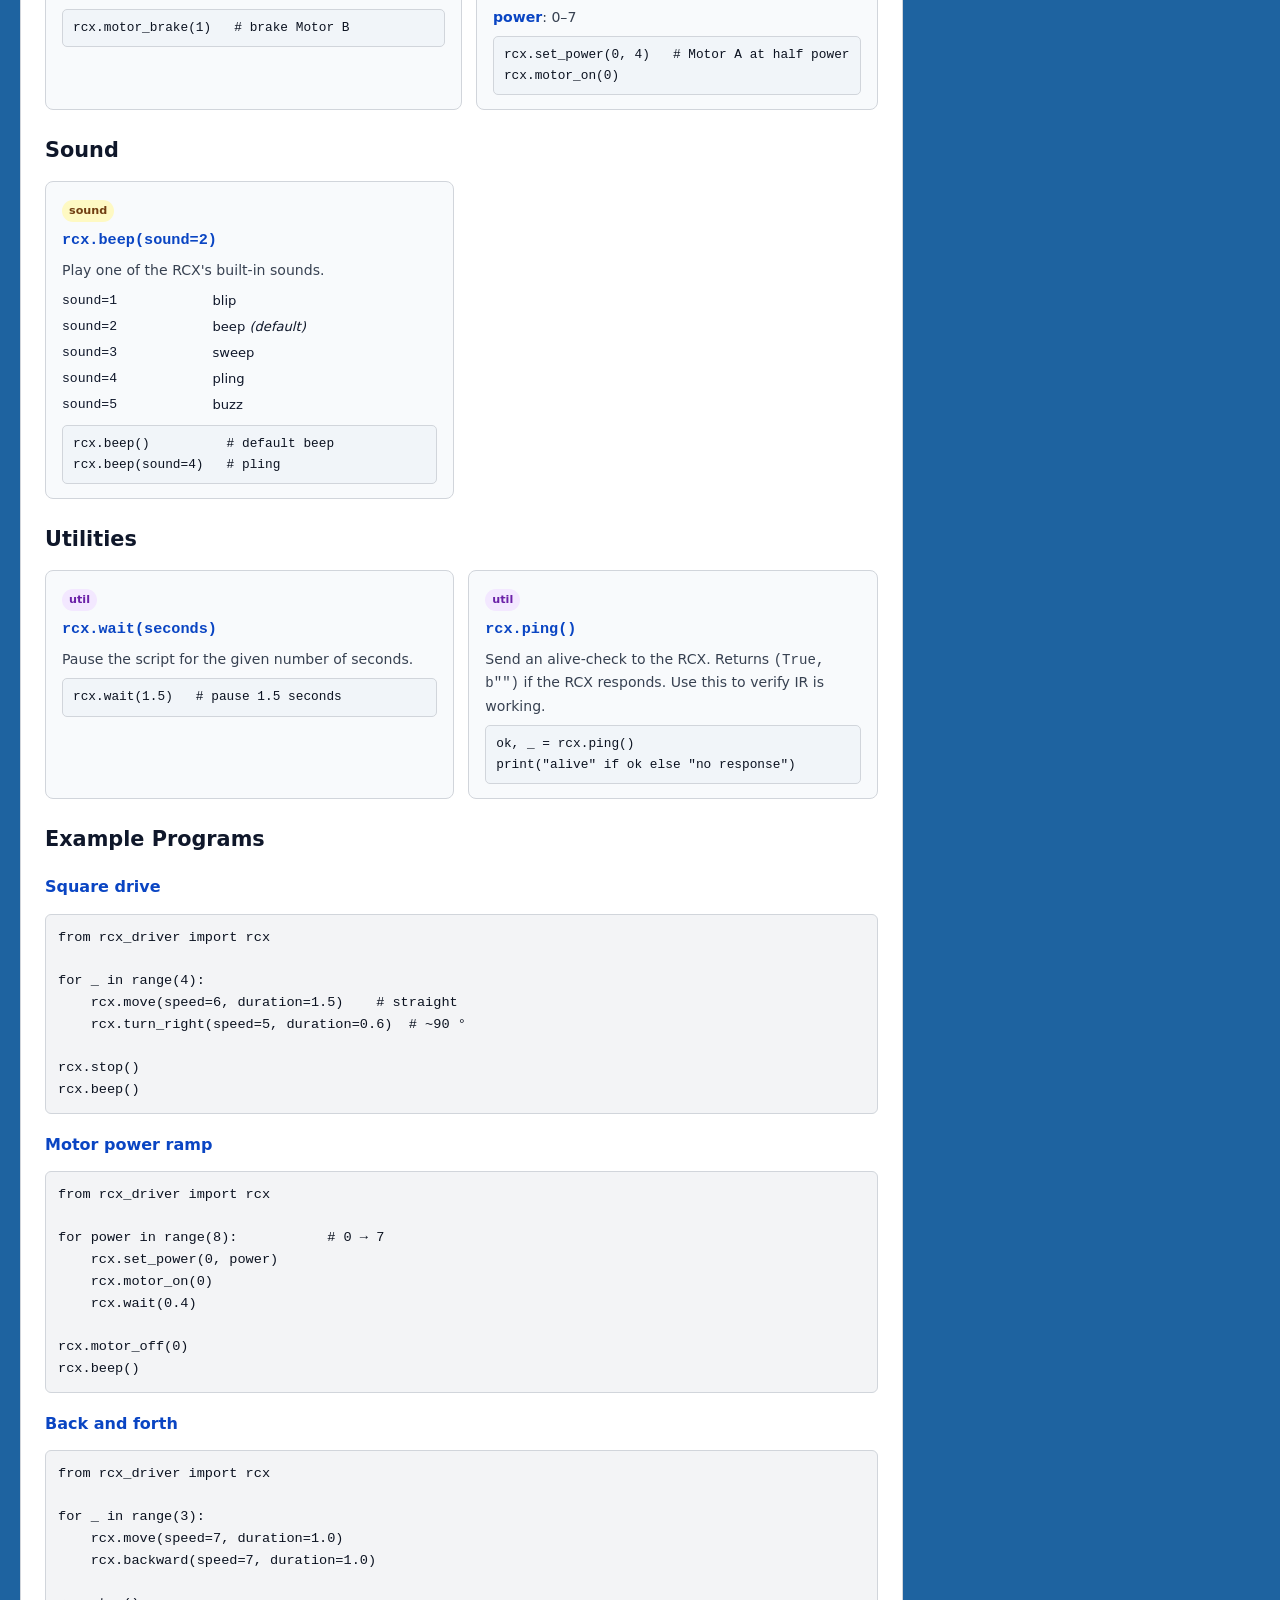
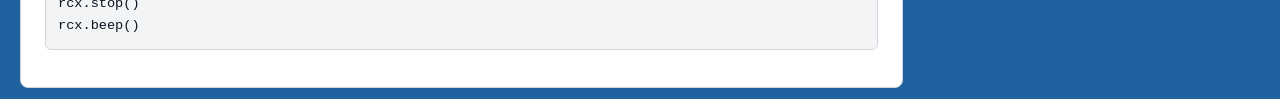
==== commit 681adb91: "changes" ====
--- a/commands.html
+++ b/commands.html
@@ -146,6 +146,89 @@
                     page to load ready-made starter programs into the editor.
                 </div>
 
+                <!-- PROGRAM DOWNLOAD -->
+                <h3>Program Download (Store on RCX)</h3>
+                <p>
+                    Instead of continuously sending IR commands, you can download programs directly to the RCX's memory and execute them standalone. This is more reliable and allows the RCX to run programs without the ESP32 connection.
+                </p>
+
+                <h4>How It Works</h4>
+                <ol class="steps">
+                    <li>Create a program using <code>ProgramBuilder</code></li>
+                    <li>Download it to one of 8 program slots on the RCX</li>
+                    <li>Execute the program anytime using its slot number</li>
+                    <li>Programs persist even after RCX power cycles</li>
+                </ol>
+
+                <h4>Quick Example</h4>
+                <pre>from rcx_driver import rcx, ProgramBuilder
+
+# Create and download a program
+prog = ProgramBuilder("beep_sequence")
+prog.beep()
+prog.beep(sound=3)
+prog.beep(sound=5)
+prog.download(rcx, slot=0)
+
+# Run it anytime
+rcx.execute_program(slot=0)</pre>
+
+                <h4>Program Management</h4>
+                <p>Available methods for program control:</p>
+                <div class="cmd-grid">
+                    <div class="cmd-card">
+                        <div class="tag tag-util">program</div>
+                        <div class="sig">prog.download(rcx, slot=0)</div>
+                        <p>Download a program to RCX memory slot (0-7).</p>
+                    </div>
+
+                    <div class="cmd-card">
+                        <div class="tag tag-util">program</div>
+                        <div class="sig">rcx.execute_program(slot=0)</div>
+                        <p>Execute a stored program by slot number.</p>
+                    </div>
+
+                    <div class="cmd-card">
+                        <div class="tag tag-util">program</div>
+                        <div class="sig">rcx.stop_program()</div>
+                        <p>Stop the currently running program.</p>
+                    </div>
+
+                    <div class="cmd-card">
+                        <div class="tag tag-util">program</div>
+                        <div class="sig">rcx.delete_program(slot=0)</div>
+                        <p>Delete a program from RCX memory.</p>
+                    </div>
+                </div>
+
+                <h4>Building Programs with Commands</h4>
+                <pre>from rcx_driver import rcx, ProgramBuilder
+
+prog = ProgramBuilder("motor_test")
+
+# Chain methods for clean syntax
+prog.set_power(0, 5) \
+    .set_power(1, 5) \
+    .motor_on(0) \
+    .motor_on(1)
+
+# Add beep
+prog.beep(sound=3)
+
+# Download and execute
+prog.download(rcx, slot=0)
+rcx.execute_program(0)</pre>
+
+                <div class="note">
+                    <b>Why Program Download?</b><br>
+                    <ul style="margin:8px 0;padding-left:20px;">
+                        <li>No IR connection needed after download</li>
+                        <li>Programs run on RCX independently</li>
+                        <li>Faster and more reliable</li>
+                        <li>Store up to 8 different programs</li>
+                    </ul>
+                </div>
+
                 <!-- HIGH-LEVEL MOTION -->
                 <h3>High-Level Motion Commands</h3>
                 <p>
--- a/styles.css
+++ b/styles.css
@@ -90,6 +90,23 @@
     gap: 10px;
 }
 
+.rs232-area h3,
+.control-panel h3 {
+    margin: 0 0 12px 0;
+    font-size: 1.1rem;
+    color: #0b1220;
+    font-weight: 700;
+    letter-spacing: -0.3px;
+}
+
+.rs232-area h4,
+.control-panel h4 {
+    margin: 12px 0 8px 0;
+    font-size: 0.95rem;
+    color: #1f2937;
+    font-weight: 600;
+}
+
 /* Packet visualizer */
 .packet-stream-container h4 {
     margin: 0 0 6px 0;
@@ -118,27 +135,50 @@
     color: #0b1220;
     transition:
         transform 0.08s ease,
-        opacity 0.1s ease;
+        opacity 0.1s ease,
+        box-shadow 0.1s ease;
+    font-size: 0.9rem;
 }
 button:hover {
     transform: translateY(-1px);
+    box-shadow: 0 2px 4px rgba(0, 0, 0, 0.1);
 }
 button:active {
-    transform: translateY(1px);
+    transform: translateY(0px);
 }
 
 .btn-connect {
-    background: var(--accent);
+    background: linear-gradient(135deg, var(--accent) 0%, #063fb2 100%);
     color: white;
+    box-shadow: 0 2px 4px rgba(10, 69, 195, 0.2);
 }
 .btn-connect:hover {
     opacity: 0.95;
+    box-shadow: 0 4px 8px rgba(10, 69, 195, 0.3);
+}
+
+.btn-test {
+    background: linear-gradient(135deg, #f3f4f6 0%, #e5e7eb 100%);
+    border: 1px solid var(--border);
+    color: #1f2937;
+    flex: 1;
+    min-width: 90px;
+}
+
+.btn-test:hover {
+    background: linear-gradient(135deg, #e5e7eb 0%, #d1d5db 100%);
 }
 
 .btn-flash {
-    background: var(--accent-2);
+    background: linear-gradient(135deg, var(--accent-2) 0%, #059669 100%);
     color: white;
     width: 100%;
+    box-shadow: 0 2px 4px rgba(16, 185, 129, 0.2);
+}
+
+.btn-flash:hover {
+    opacity: 0.95;
+    box-shadow: 0 4px 8px rgba(16, 185, 129, 0.3);
 }
 
 /* small muted buttons */
@@ -148,6 +188,11 @@
     color: var(--muted);
     padding: 6px 8px;
     font-size: 0.85rem;
+}
+
+.btn-clear:hover {
+    background: #f9fafb;
+    border-color: #9ca3af;
 }
 
 /* Packet byte chips */
@@ -261,3 +306,250 @@
     color: var(--accent);
     font-weight: 700;
 }
+
+/* ── Serial Terminal Styling (RS232) ───────────────────────────────────── */
+
+/* Terminal container and overall RS232 area */
+#all_things_rs232 {
+    margin-top: 12px;
+}
+
+/* Terminal output display */
+#repl-terminal {
+    background: #0f1419;
+    color: #10b981;
+    border: 1px solid #1e293b;
+    border-radius: 8px;
+    padding: 12px;
+    font-family: "Courier New", "JetBrains Mono", monospace;
+    font-size: 0.9rem;
+    line-height: 1.5;
+    min-height: 200px;
+    max-height: 400px;
+    overflow-y: auto;
+    box-shadow: inset 0 2px 4px rgba(0, 0, 0, 0.3);
+}
+
+/* Terminal text - better readability */
+#repl-terminal {
+    caret-color: #10b981;
+}
+
+/* Status bar styling */
+#status-bar {
+    padding: 8px 12px;
+    border-radius: 6px;
+    font-size: 0.9rem;
+    font-weight: 500;
+    background: #f0f9ff;
+    color: #0369a1;
+    border: 1px solid #7dd3fc;
+    margin-bottom: 12px;
+    transition: all 0.2s ease;
+}
+
+#status-bar[style*="color: rgb(46, 204, 113)"],
+#status-bar[style*="color: #2ecc71"] {
+    background: #f0fdf4;
+    color: #15803d;
+    border-color: #86efac;
+}
+
+#status-bar[style*="color: rgb(231, 76, 60)"],
+#status-bar[style*="color: #e74c3c"] {
+    background: #fef2f2;
+    color: #991b1b;
+    border-color: #fca5a5;
+}
+
+/* Control buttons group */
+.terminal-controls {
+    display: flex;
+    gap: 8px;
+    flex-wrap: wrap;
+    margin-bottom: 12px;
+}
+
+#connect-btn {
+    background: linear-gradient(135deg, #3b82f6 0%, #2563eb 100%);
+    color: white;
+    border: none;
+    padding: 9px 14px;
+    font-size: 0.9rem;
+    font-weight: 600;
+    box-shadow: 0 2px 4px rgba(37, 99, 235, 0.3);
+    transition: all 0.15s ease;
+}
+
+#connect-btn:hover {
+    box-shadow: 0 4px 8px rgba(37, 99, 235, 0.4);
+    transform: translateY(-2px);
+}
+
+#connect-btn:active {
+    transform: translateY(0);
+}
+
+/* File management section */
+.file-management {
+    background: #f9fafb;
+    border: 1px solid #e5e7eb;
+    border-radius: 6px;
+    padding: 12px;
+    margin-top: 12px;
+}
+
+.file-management h4 {
+    margin: 0 0 10px 0;
+    font-size: 0.95rem;
+    color: #0b1220;
+    font-weight: 600;
+}
+
+#file-selector,
+#code-editor {
+    width: 100%;
+    padding: 8px;
+    border: 1px solid var(--border);
+    border-radius: 6px;
+    font-size: 0.9rem;
+    margin-bottom: 8px;
+    background: white;
+}
+
+#code-editor {
+    font-family: "Courier New", monospace;
+    min-height: 100px;
+    resize: vertical;
+    color: #0b1220;
+}
+
+#code-editor:focus,
+#file-selector:focus {
+    outline: none;
+    border-color: var(--accent);
+    box-shadow: 0 0 0 3px rgba(10, 69, 195, 0.1);
+}
+
+/* Button group styling */
+.file-btn-group {
+    display: flex;
+    gap: 6px;
+    flex-wrap: wrap;
+}
+
+.file-btn-group button {
+    flex: 1;
+    min-width: 100px;
+    font-size: 0.85rem;
+    padding: 7px 10px;
+}
+
+#list-board-files-btn {
+    background: #f3f4f6;
+    color: #374151;
+    border: 1px solid var(--border);
+}
+
+#list-board-files-btn:hover {
+    background: #e5e7eb;
+}
+
+#load-file-btn {
+    background: #dbeafe;
+    color: #1e40af;
+    border: 1px solid #93c5fd;
+}
+
+#load-file-btn:hover {
+    background: #bfdbfe;
+}
+
+#flash-btn {
+    background: linear-gradient(135deg, #10b981 0%, #059669 100%);
+    color: white;
+    border: none;
+    box-shadow: 0 2px 4px rgba(16, 185, 129, 0.3);
+}
+
+#flash-btn:hover {
+    box-shadow: 0 4px 8px rgba(16, 185, 129, 0.4);
+}
+
+/* Console log area */
+#console-log {
+    background: #f8fafc;
+    border: 1px solid #e2e8f0;
+    border-radius: 6px;
+    padding: 10px;
+    font-family: "Courier New", monospace;
+    font-size: 0.85rem;
+    max-height: 150px;
+    overflow-y: auto;
+    color: #1e293b;
+}
+
+#console-log > div {
+    padding: 4px 0;
+    border-bottom: 1px solid #f1f5f9;
+    word-break: break-word;
+}
+
+#console-log > div:last-child {
+    border-bottom: none;
+}
+
+/* Scrollbar styling for terminal */
+#repl-terminal::-webkit-scrollbar,
+#console-log::-webkit-scrollbar {
+    width: 6px;
+}
+
+#repl-terminal::-webkit-scrollbar-track {
+    background: #1e293b;
+    border-radius: 3px;
+}
+
+#repl-terminal::-webkit-scrollbar-thumb {
+    background: #10b981;
+    border-radius: 3px;
+}
+
+#repl-terminal::-webkit-scrollbar-thumb:hover {
+    background: #059669;
+}
+
+#console-log::-webkit-scrollbar-track {
+    background: #f1f5f9;
+    border-radius: 3px;
+}
+
+#console-log::-webkit-scrollbar-thumb {
+    background: #cbd5e1;
+    border-radius: 3px;
+}
+
+#console-log::-webkit-scrollbar-thumb:hover {
+    background: #94a3b8;
+}
+
+/* Responsive adjustments */
+@media (max-width: 768px) {
+    .container {
+        grid-template-columns: 1fr;
+    }
+
+    #repl-terminal {
+        min-height: 150px;
+        max-height: 300px;
+    }
+
+    .file-management {
+        padding: 10px;
+    }
+
+    .terminal-controls {
+        gap: 6px;
+    }
+}
+
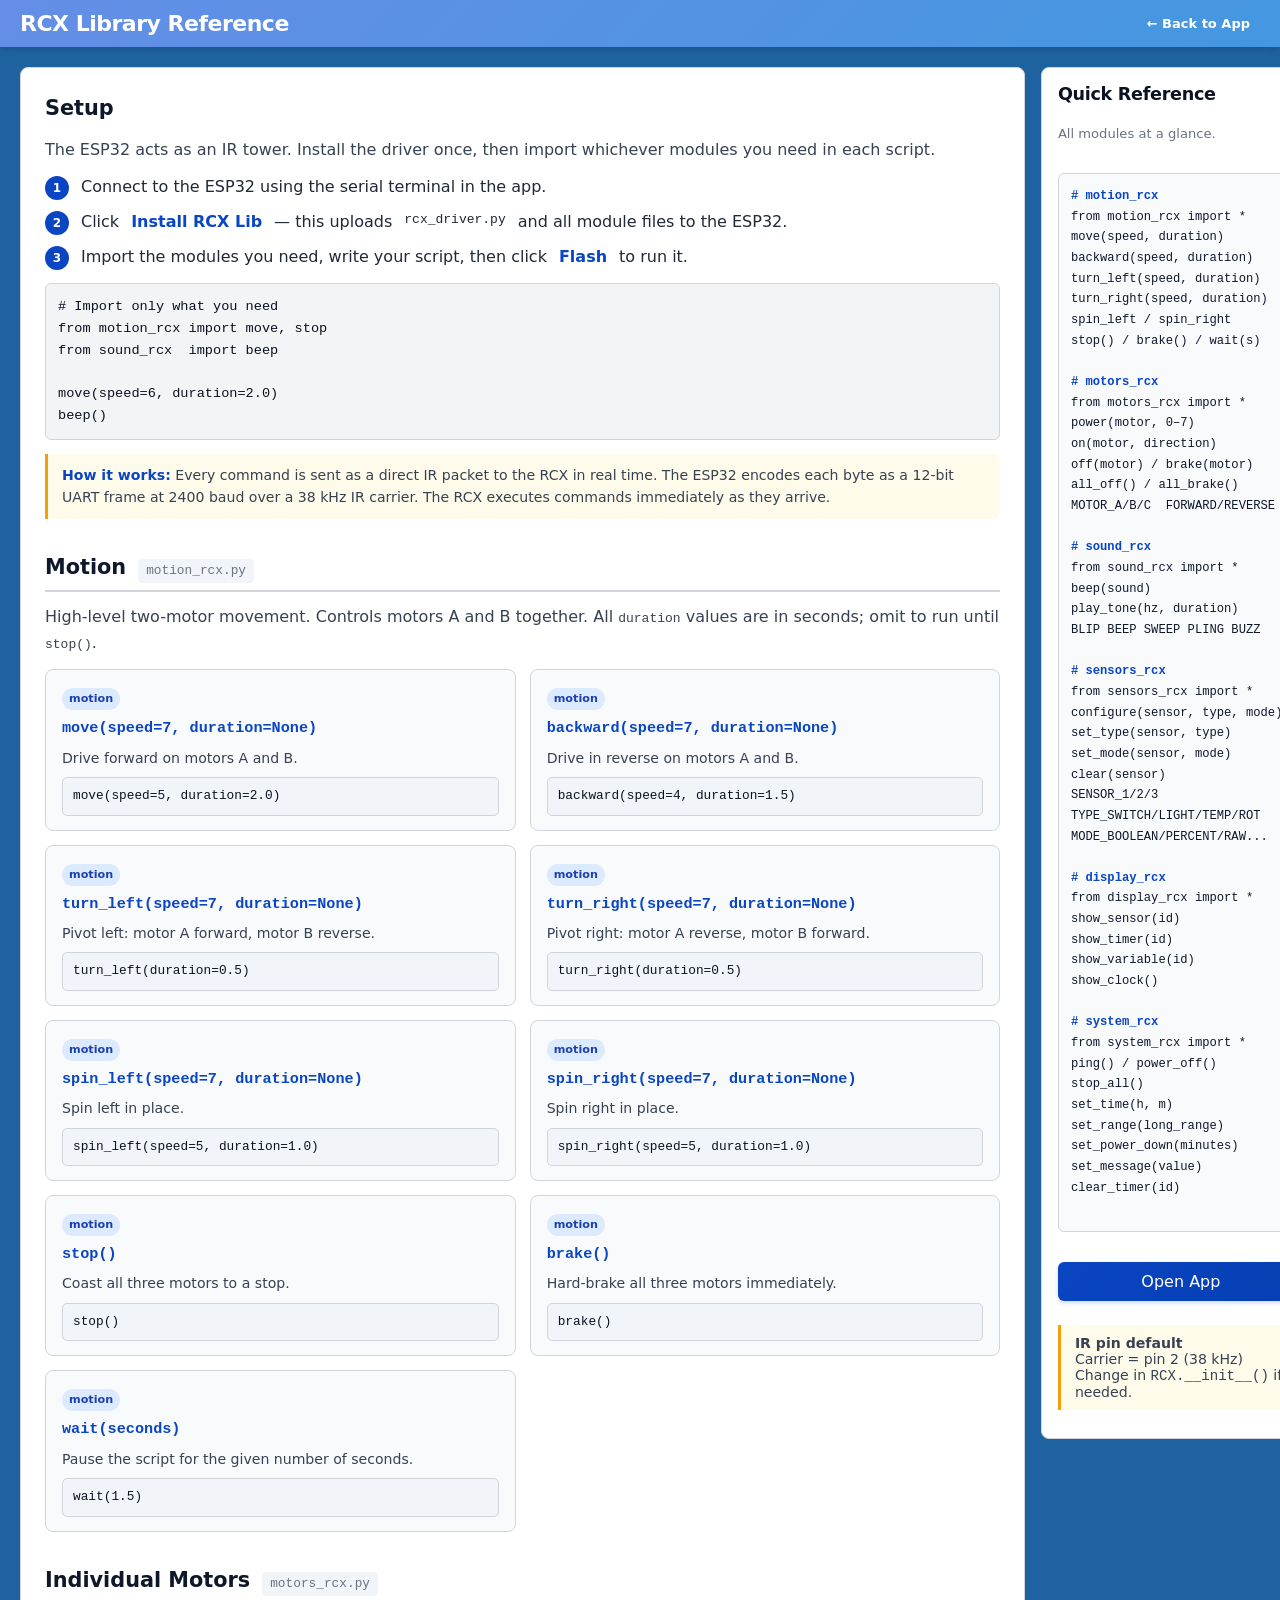
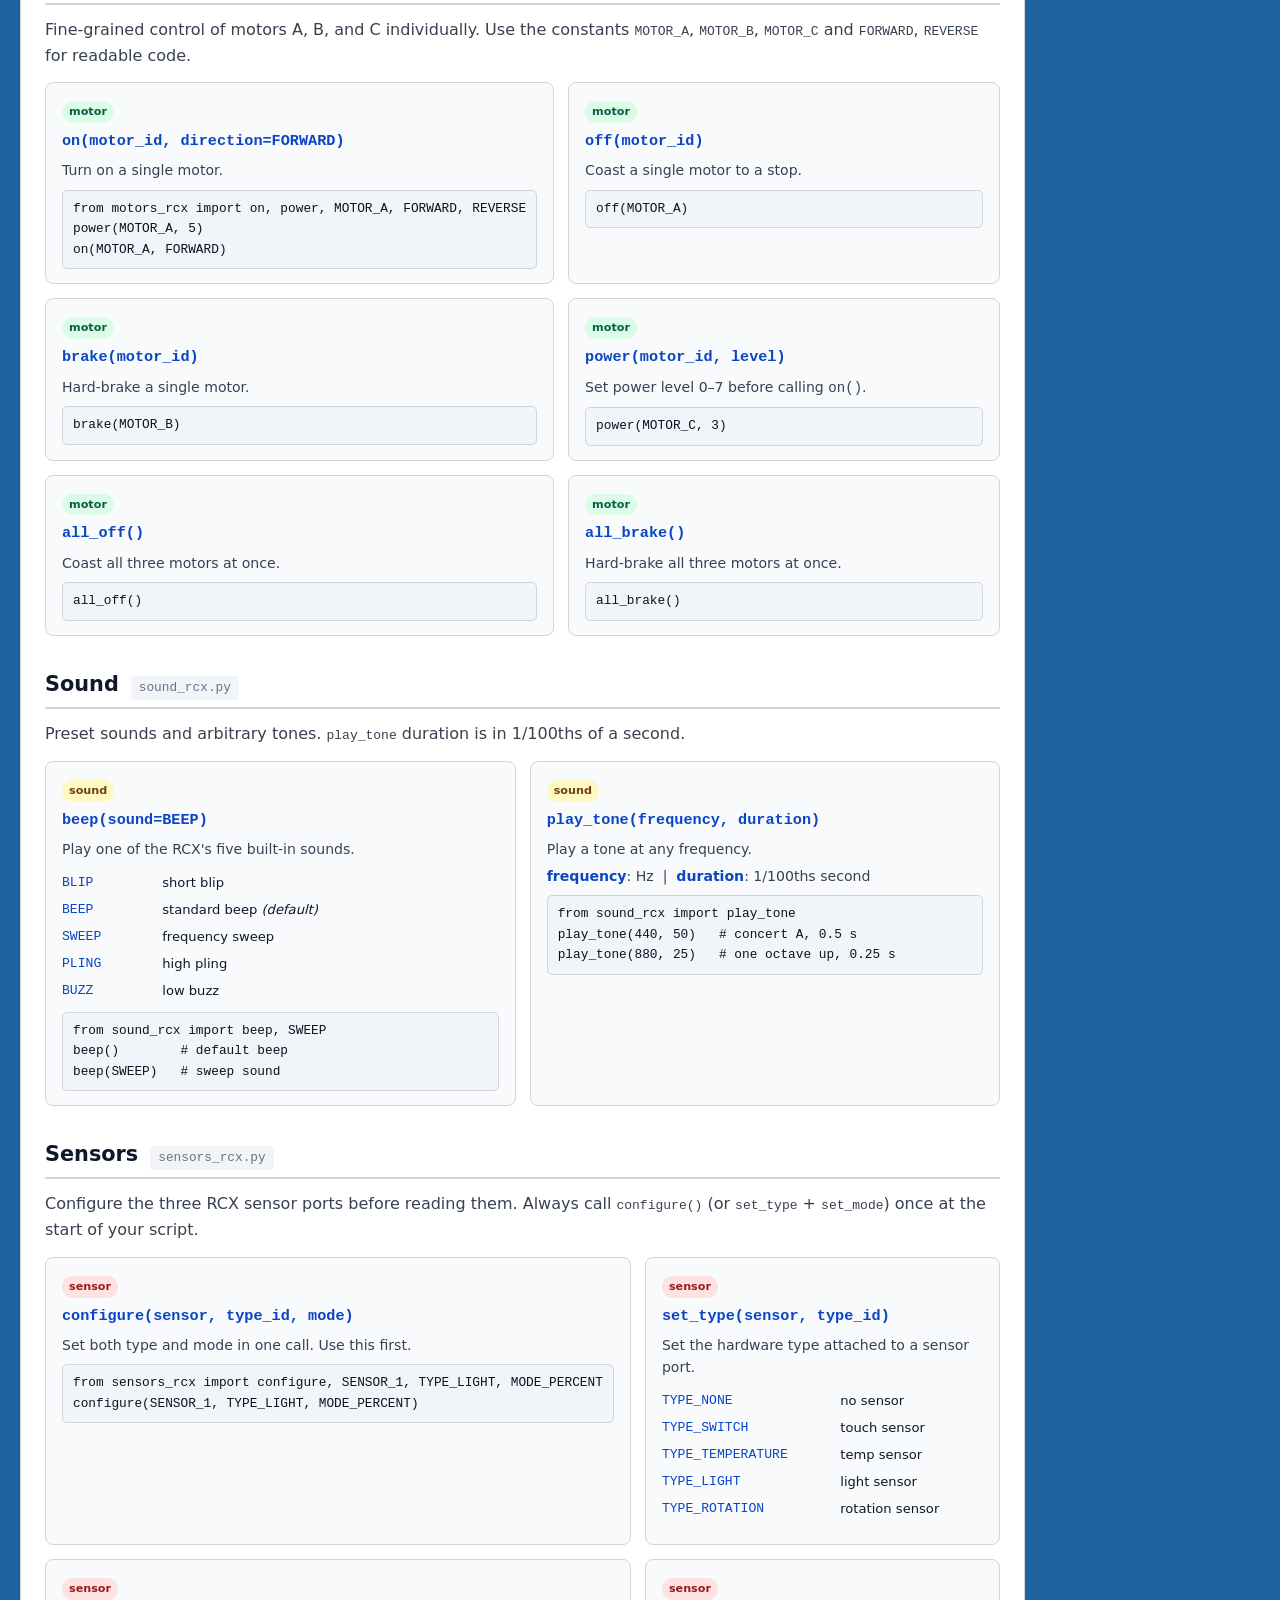
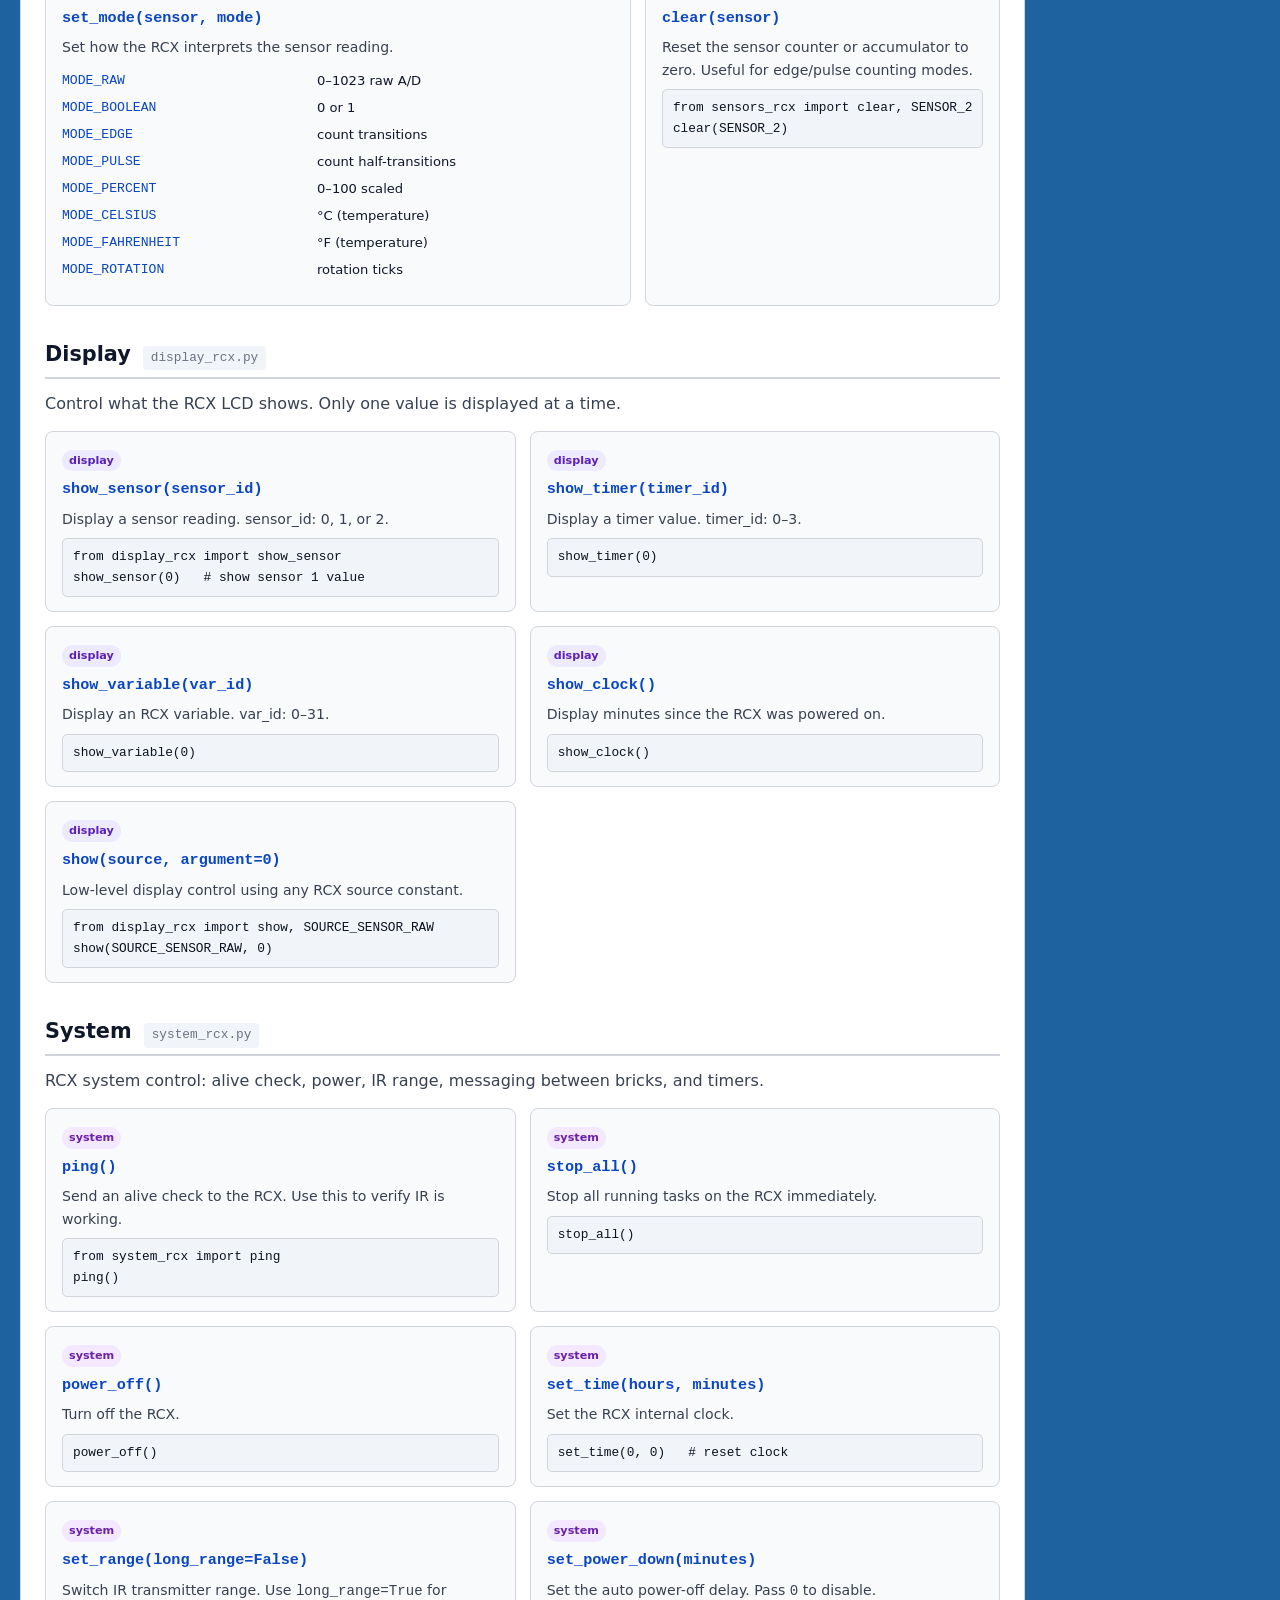
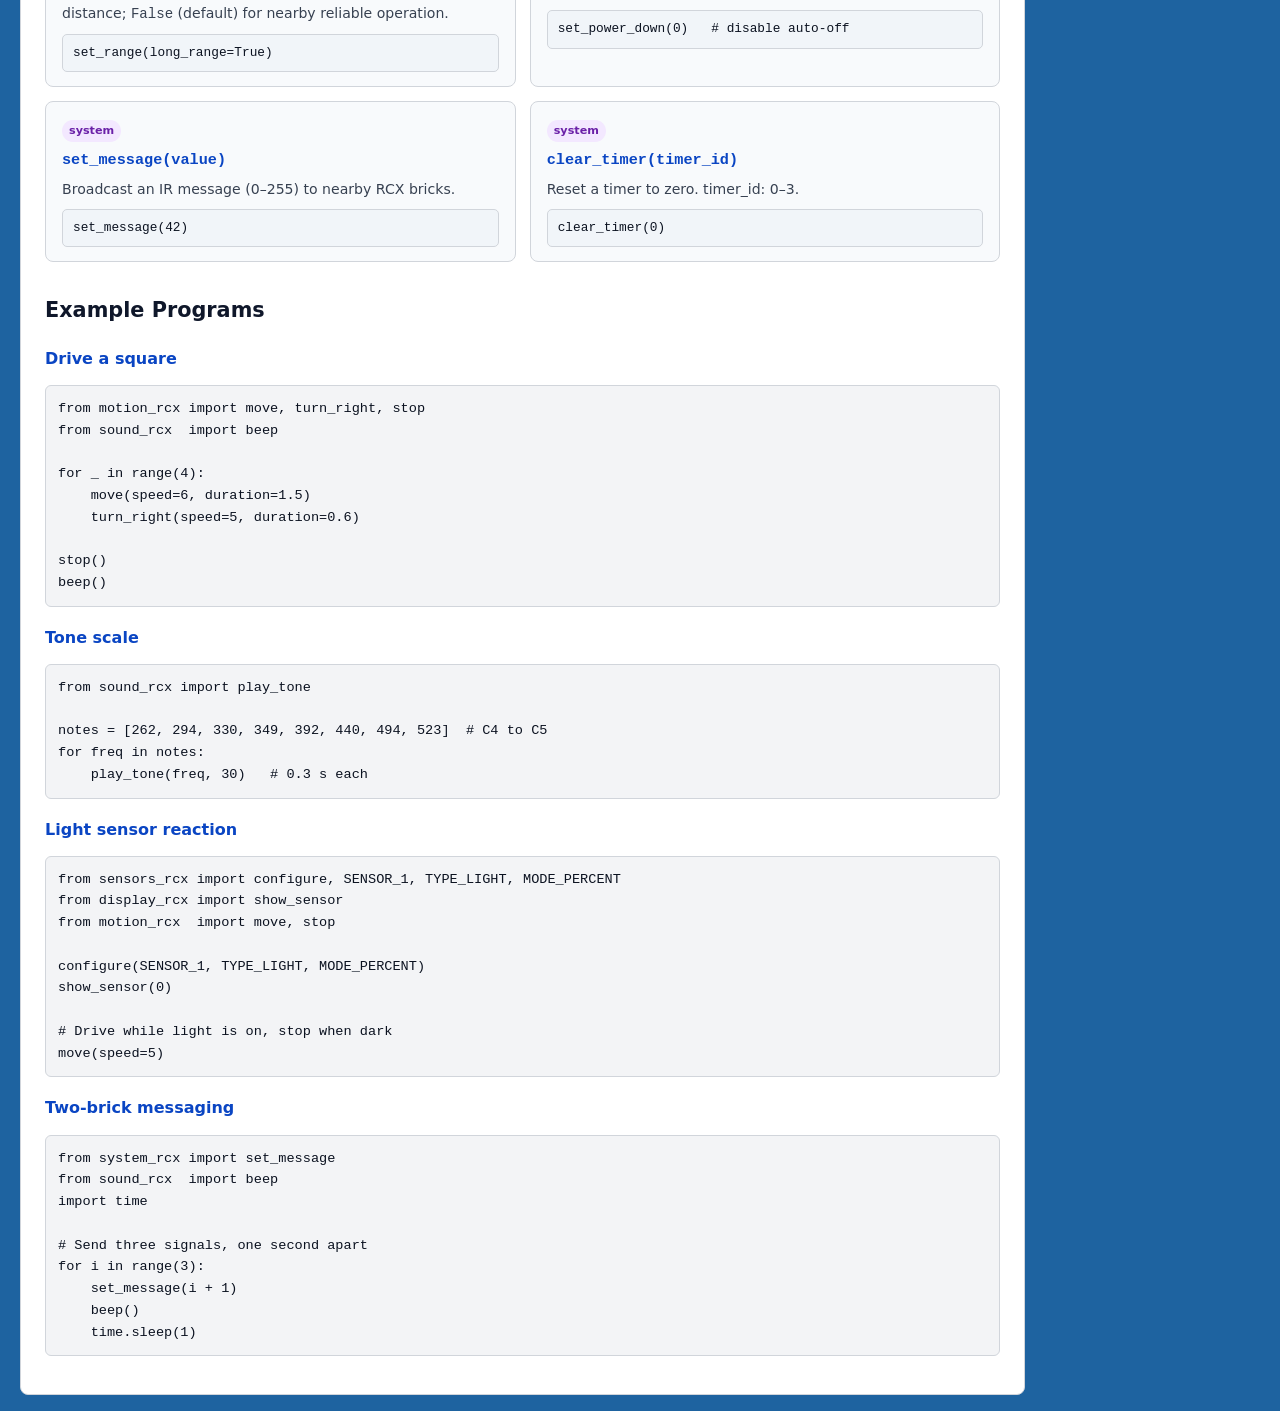
==== commit e9910b1d: "changes made to file structure" ====
--- a/commands.html
+++ b/commands.html
@@ -4,12 +4,11 @@
         <meta charset="utf-8" />
         <title>RCX Command Reference</title>
         <link rel="stylesheet" href="styles.css" />
-        <!-- Commands page needs scrolling and its own layout -->
         <style>
             html, body { overflow: auto; height: auto; background: var(--bg); }
             .container {
                 display: grid;
-                grid-template-columns: 1fr 300px;
+                grid-template-columns: 1fr 280px;
                 gap: 16px;
                 padding: 20px;
                 max-width: 1200px;
@@ -23,17 +22,13 @@
                 top: 20px;
                 align-self: start;
             }
-        </style>
-        <style>
             .cmd-grid {
                 display: grid;
                 grid-template-columns: 1fr 1fr;
                 gap: 14px;
                 margin: 14px 0;
             }
-            @media (max-width: 700px) {
-                .cmd-grid { grid-template-columns: 1fr; }
-            }
+            @media (max-width: 700px) { .cmd-grid { grid-template-columns: 1fr; } }
             .cmd-card {
                 background: #f8fafc;
                 border: 1px solid var(--border);
@@ -47,11 +42,7 @@
                 font-weight: 700;
                 margin-bottom: 6px;
             }
-            .cmd-card p {
-                margin: 4px 0;
-                font-size: 0.88rem;
-                color: #374151;
-            }
+            .cmd-card p { margin: 4px 0; font-size: 0.88rem; color: #374151; }
             .cmd-card pre {
                 margin: 8px 0 0;
                 font-size: 0.8rem;
@@ -68,16 +59,32 @@
                 border-radius: 20px;
                 margin-bottom: 6px;
             }
-            .tag-motion  { background:#dbeafe; color:#1e40af; }
-            .tag-motor   { background:#dcfce7; color:#065f46; }
-            .tag-sound   { background:#fef9c3; color:#713f12; }
-            .tag-util    { background:#f3e8ff; color:#6b21a8; }
-            .steps {
-                counter-reset: step;
-                list-style: none;
-                padding: 0;
-                margin: 12px 0;
-            }
+            .tag-motion  { background: #dbeafe; color: #1e40af; }
+            .tag-motor   { background: #dcfce7; color: #065f46; }
+            .tag-sound   { background: #fef9c3; color: #713f12; }
+            .tag-sensor  { background: #fee2e2; color: #991b1b; }
+            .tag-display { background: #ede9fe; color: #5b21b6; }
+            .tag-system  { background: #f3e8ff; color: #6b21a8; }
+            .tag-util    { background: #e0f2fe; color: #075985; }
+            .module-header {
+                display: flex;
+                align-items: baseline;
+                gap: 12px;
+                margin-top: 32px;
+                margin-bottom: 4px;
+                border-bottom: 2px solid var(--border);
+                padding-bottom: 6px;
+            }
+            .module-header h3 { margin: 0; }
+            .module-file {
+                font-family: "Courier New", monospace;
+                font-size: 0.8rem;
+                color: var(--muted);
+                background: #f1f5f9;
+                padding: 2px 8px;
+                border-radius: 4px;
+            }
+            .steps { counter-reset: step; list-style: none; padding: 0; margin: 12px 0; }
             .steps li {
                 counter-increment: step;
                 display: flex;
@@ -87,18 +94,12 @@
             }
             .steps li::before {
                 content: counter(step);
-                min-width: 24px;
-                height: 24px;
-                background: var(--accent);
-                color: white;
+                min-width: 24px; height: 24px;
+                background: var(--accent); color: white;
                 border-radius: 50%;
-                display: flex;
-                align-items: center;
-                justify-content: center;
-                font-size: 0.75rem;
-                font-weight: 700;
-                flex-shrink: 0;
-                margin-top: 1px;
+                display: flex; align-items: center; justify-content: center;
+                font-size: 0.75rem; font-weight: 700;
+                flex-shrink: 0; margin-top: 1px;
             }
             .note {
                 background: #fffbeb;
@@ -109,12 +110,15 @@
                 color: #374151;
                 margin: 12px 0;
             }
+            .const-table { font-size: 0.82rem; width: 100%; border-collapse: collapse; margin: 8px 0; }
+            .const-table td { padding: 3px 10px 3px 0; }
+            .const-table td:first-child { font-family: "Courier New", monospace; color: var(--accent); }
         </style>
     </head>
     <body>
         <header class="app-header">
             <div class="header-content">
-                <h1>RCX Command Reference</h1>
+                <h1>RCX Library Reference</h1>
                 <nav class="header-nav">
                     <a href="index.html" class="header-link">← Back to App</a>
                 </nav>
@@ -122,331 +126,465 @@
         </header>
 
         <div class="container">
-
             <!-- ── Left: main docs ─────────────────────────────────────── -->
             <div class="editor-section">
 
                 <!-- SETUP -->
                 <h3>Setup</h3>
                 <p>
-                    The ESP32 acts as an IR tower. Install the driver once, then
-                    import it in every script you write.
+                    The ESP32 acts as an IR tower. Install the driver once,
+                    then import whichever modules you need in each script.
                 </p>
                 <ol class="steps">
                     <li>Connect to the ESP32 using the serial terminal in the app.</li>
-                    <li>Click <b>Install RCX Lib</b> — this uploads <code>rcx_driver.py</code> to the ESP32 filesystem.</li>
-                    <li>Write your script using the commands below, then click <b>run as main.py</b> to flash and run it.</li>
+                    <li>Click <b>Install RCX Lib</b> — this uploads <code>rcx_driver.py</code> and all module files to the ESP32.</li>
+                    <li>Import the modules you need, write your script, then click <b>Flash</b> to run it.</li>
                 </ol>
-                <pre>from rcx_driver import rcx   # always start with this line
-
-rcx.beep()                    # quick test — you should hear a beep</pre>
+                <pre>
+# Import only what you need
+from motion_rcx import move, stop
+from sound_rcx  import beep
+
+move(speed=6, duration=2.0)
+beep()</pre>
 
                 <div class="note">
-                    <b>Tip:</b> Use the <b>Code Templates</b> panel on the main
-                    page to load ready-made starter programs into the editor.
-                </div>
-
-                <!-- PROGRAM DOWNLOAD -->
-                <h3>Program Download (Store on RCX)</h3>
+                    <b>How it works:</b> Every command is sent as a direct IR packet to the RCX in real time.
+                    The ESP32 encodes each byte as a 12-bit UART frame at 2400 baud over a 38 kHz IR carrier.
+                    The RCX executes commands immediately as they arrive.
+                </div>
+
+                <!-- ── motion_rcx ───────────────────────────────────────── -->
+                <div class="module-header">
+                    <h3>Motion</h3>
+                    <span class="module-file">motion_rcx.py</span>
+                </div>
+                <p>High-level two-motor movement. Controls motors A and B together. All <code>duration</code> values are in seconds; omit to run until <code>stop()</code>.</p>
+
+                <div class="cmd-grid">
+                    <div class="cmd-card">
+                        <div class="tag tag-motion">motion</div>
+                        <div class="sig">move(speed=7, duration=None)</div>
+                        <p>Drive forward on motors A and B.</p>
+                        <pre>move(speed=5, duration=2.0)</pre>
+                    </div>
+                    <div class="cmd-card">
+                        <div class="tag tag-motion">motion</div>
+                        <div class="sig">backward(speed=7, duration=None)</div>
+                        <p>Drive in reverse on motors A and B.</p>
+                        <pre>backward(speed=4, duration=1.5)</pre>
+                    </div>
+                    <div class="cmd-card">
+                        <div class="tag tag-motion">motion</div>
+                        <div class="sig">turn_left(speed=7, duration=None)</div>
+                        <p>Pivot left: motor A forward, motor B reverse.</p>
+                        <pre>turn_left(duration=0.5)</pre>
+                    </div>
+                    <div class="cmd-card">
+                        <div class="tag tag-motion">motion</div>
+                        <div class="sig">turn_right(speed=7, duration=None)</div>
+                        <p>Pivot right: motor A reverse, motor B forward.</p>
+                        <pre>turn_right(duration=0.5)</pre>
+                    </div>
+                    <div class="cmd-card">
+                        <div class="tag tag-motion">motion</div>
+                        <div class="sig">spin_left(speed=7, duration=None)</div>
+                        <p>Spin left in place.</p>
+                        <pre>spin_left(speed=5, duration=1.0)</pre>
+                    </div>
+                    <div class="cmd-card">
+                        <div class="tag tag-motion">motion</div>
+                        <div class="sig">spin_right(speed=7, duration=None)</div>
+                        <p>Spin right in place.</p>
+                        <pre>spin_right(speed=5, duration=1.0)</pre>
+                    </div>
+                    <div class="cmd-card">
+                        <div class="tag tag-motion">motion</div>
+                        <div class="sig">stop()</div>
+                        <p>Coast all three motors to a stop.</p>
+                        <pre>stop()</pre>
+                    </div>
+                    <div class="cmd-card">
+                        <div class="tag tag-motion">motion</div>
+                        <div class="sig">brake()</div>
+                        <p>Hard-brake all three motors immediately.</p>
+                        <pre>brake()</pre>
+                    </div>
+                    <div class="cmd-card">
+                        <div class="tag tag-motion">motion</div>
+                        <div class="sig">wait(seconds)</div>
+                        <p>Pause the script for the given number of seconds.</p>
+                        <pre>wait(1.5)</pre>
+                    </div>
+                </div>
+
+                <!-- ── motors_rcx ───────────────────────────────────────── -->
+                <div class="module-header">
+                    <h3>Individual Motors</h3>
+                    <span class="module-file">motors_rcx.py</span>
+                </div>
                 <p>
-                    Instead of continuously sending IR commands, you can download programs directly to the RCX's memory and execute them standalone. This is more reliable and allows the RCX to run programs without the ESP32 connection.
+                    Fine-grained control of motors A, B, and C individually.
+                    Use the constants <code>MOTOR_A</code>, <code>MOTOR_B</code>, <code>MOTOR_C</code>
+                    and <code>FORWARD</code>, <code>REVERSE</code> for readable code.
                 </p>
 
-                <h4>How It Works</h4>
-                <ol class="steps">
-                    <li>Create a program using <code>ProgramBuilder</code></li>
-                    <li>Download it to one of 8 program slots on the RCX</li>
-                    <li>Execute the program anytime using its slot number</li>
-                    <li>Programs persist even after RCX power cycles</li>
-                </ol>
-
-                <h4>Quick Example</h4>
-                <pre>from rcx_driver import rcx, ProgramBuilder
-
-# Create and download a program
-prog = ProgramBuilder("beep_sequence")
-prog.beep()
-prog.beep(sound=3)
-prog.beep(sound=5)
-prog.download(rcx, slot=0)
-
-# Run it anytime
-rcx.execute_program(slot=0)</pre>
-
-                <h4>Program Management</h4>
-                <p>Available methods for program control:</p>
                 <div class="cmd-grid">
                     <div class="cmd-card">
-                        <div class="tag tag-util">program</div>
-                        <div class="sig">prog.download(rcx, slot=0)</div>
-                        <p>Download a program to RCX memory slot (0-7).</p>
-                    </div>
-
-                    <div class="cmd-card">
-                        <div class="tag tag-util">program</div>
-                        <div class="sig">rcx.execute_program(slot=0)</div>
-                        <p>Execute a stored program by slot number.</p>
-                    </div>
-
-                    <div class="cmd-card">
-                        <div class="tag tag-util">program</div>
-                        <div class="sig">rcx.stop_program()</div>
-                        <p>Stop the currently running program.</p>
-                    </div>
-
-                    <div class="cmd-card">
-                        <div class="tag tag-util">program</div>
-                        <div class="sig">rcx.delete_program(slot=0)</div>
-                        <p>Delete a program from RCX memory.</p>
-                    </div>
-                </div>
-
-                <h4>Building Programs with Commands</h4>
-                <pre>from rcx_driver import rcx, ProgramBuilder
-
-prog = ProgramBuilder("motor_test")
-
-# Chain methods for clean syntax
-prog.set_power(0, 5) \
-    .set_power(1, 5) \
-    .motor_on(0) \
-    .motor_on(1)
-
-# Add beep
-prog.beep(sound=3)
-
-# Download and execute
-prog.download(rcx, slot=0)
-rcx.execute_program(0)</pre>
-
-                <div class="note">
-                    <b>Why Program Download?</b><br>
-                    <ul style="margin:8px 0;padding-left:20px;">
-                        <li>No IR connection needed after download</li>
-                        <li>Programs run on RCX independently</li>
-                        <li>Faster and more reliable</li>
-                        <li>Store up to 8 different programs</li>
-                    </ul>
-                </div>
-
-                <!-- HIGH-LEVEL MOTION -->
-                <h3>High-Level Motion Commands</h3>
+                        <div class="tag tag-motor">motor</div>
+                        <div class="sig">on(motor_id, direction=FORWARD)</div>
+                        <p>Turn on a single motor.</p>
+                        <pre>
+from motors_rcx import on, power, MOTOR_A, FORWARD, REVERSE
+power(MOTOR_A, 5)
+on(MOTOR_A, FORWARD)</pre>
+                    </div>
+                    <div class="cmd-card">
+                        <div class="tag tag-motor">motor</div>
+                        <div class="sig">off(motor_id)</div>
+                        <p>Coast a single motor to a stop.</p>
+                        <pre>off(MOTOR_A)</pre>
+                    </div>
+                    <div class="cmd-card">
+                        <div class="tag tag-motor">motor</div>
+                        <div class="sig">brake(motor_id)</div>
+                        <p>Hard-brake a single motor.</p>
+                        <pre>brake(MOTOR_B)</pre>
+                    </div>
+                    <div class="cmd-card">
+                        <div class="tag tag-motor">motor</div>
+                        <div class="sig">power(motor_id, level)</div>
+                        <p>Set power level 0–7 before calling <code>on()</code>.</p>
+                        <pre>power(MOTOR_C, 3)</pre>
+                    </div>
+                    <div class="cmd-card">
+                        <div class="tag tag-motor">motor</div>
+                        <div class="sig">all_off()</div>
+                        <p>Coast all three motors at once.</p>
+                        <pre>all_off()</pre>
+                    </div>
+                    <div class="cmd-card">
+                        <div class="tag tag-motor">motor</div>
+                        <div class="sig">all_brake()</div>
+                        <p>Hard-brake all three motors at once.</p>
+                        <pre>all_brake()</pre>
+                    </div>
+                </div>
+
+                <!-- ── sound_rcx ────────────────────────────────────────── -->
+                <div class="module-header">
+                    <h3>Sound</h3>
+                    <span class="module-file">sound_rcx.py</span>
+                </div>
+                <p>Preset sounds and arbitrary tones. <code>play_tone</code> duration is in 1/100ths of a second.</p>
+
+                <div class="cmd-grid">
+                    <div class="cmd-card">
+                        <div class="tag tag-sound">sound</div>
+                        <div class="sig">beep(sound=BEEP)</div>
+                        <p>Play one of the RCX's five built-in sounds.</p>
+                        <table class="const-table">
+                            <tr><td>BLIP</td><td>short blip</td></tr>
+                            <tr><td>BEEP</td><td>standard beep <em>(default)</em></td></tr>
+                            <tr><td>SWEEP</td><td>frequency sweep</td></tr>
+                            <tr><td>PLING</td><td>high pling</td></tr>
+                            <tr><td>BUZZ</td><td>low buzz</td></tr>
+                        </table>
+                        <pre>
+from sound_rcx import beep, SWEEP
+beep()        # default beep
+beep(SWEEP)   # sweep sound</pre>
+                    </div>
+                    <div class="cmd-card">
+                        <div class="tag tag-sound">sound</div>
+                        <div class="sig">play_tone(frequency, duration)</div>
+                        <p>Play a tone at any frequency.</p>
+                        <p><b>frequency</b>: Hz &nbsp;|&nbsp; <b>duration</b>: 1/100ths second</p>
+                        <pre>
+from sound_rcx import play_tone
+play_tone(440, 50)   # concert A, 0.5 s
+play_tone(880, 25)   # one octave up, 0.25 s</pre>
+                    </div>
+                </div>
+
+                <!-- ── sensors_rcx ──────────────────────────────────────── -->
+                <div class="module-header">
+                    <h3>Sensors</h3>
+                    <span class="module-file">sensors_rcx.py</span>
+                </div>
                 <p>
-                    These commands control motors A and B together and handle
-                    timing automatically. They are the easiest way to make a
-                    two-motor robot move.
+                    Configure the three RCX sensor ports before reading them.
+                    Always call <code>configure()</code> (or <code>set_type</code> + <code>set_mode</code>)
+                    once at the start of your script.
                 </p>
 
                 <div class="cmd-grid">
                     <div class="cmd-card">
-                        <div class="tag tag-motion">motion</div>
-                        <div class="sig">rcx.move(speed=7, duration=None)</div>
-                        <p>Drive forward on motors A and B.</p>
-                        <p><b>speed</b> 0–7 &nbsp;|&nbsp; <b>duration</b> seconds, or omit to run until <code>stop()</code></p>
-                        <pre>rcx.move(speed=5, duration=2.0)
-# moves 2 s then auto-stops</pre>
-                    </div>
-
-                    <div class="cmd-card">
-                        <div class="tag tag-motion">motion</div>
-                        <div class="sig">rcx.backward(speed=7, duration=None)</div>
-                        <p>Drive in reverse on motors A and B.</p>
-                        <pre>rcx.backward(speed=4, duration=1.5)</pre>
-                    </div>
-
-                    <div class="cmd-card">
-                        <div class="tag tag-motion">motion</div>
-                        <div class="sig">rcx.turn_left(speed=7, duration=None)</div>
-                        <p>Pivot left: motor A forward, motor B reverse.</p>
-                        <pre>rcx.turn_left(duration=0.5)</pre>
-                    </div>
-
-                    <div class="cmd-card">
-                        <div class="tag tag-motion">motion</div>
-                        <div class="sig">rcx.turn_right(speed=7, duration=None)</div>
-                        <p>Pivot right: motor A reverse, motor B forward.</p>
-                        <pre>rcx.turn_right(duration=0.5)</pre>
-                    </div>
-
-                    <div class="cmd-card">
-                        <div class="tag tag-motion">motion</div>
-                        <div class="sig">rcx.stop()</div>
-                        <p>Coast all three motors to a stop (float).</p>
-                        <pre>rcx.stop()</pre>
-                    </div>
-
-                    <div class="cmd-card">
-                        <div class="tag tag-motion">motion</div>
-                        <div class="sig">rcx.brake()</div>
-                        <p>Hard-brake all three motors immediately.</p>
-                        <pre>rcx.brake()</pre>
-                    </div>
-                </div>
-
-                <!-- INDIVIDUAL MOTORS -->
-                <h3>Individual Motor Commands</h3>
-                <p>
-                    Use these when you need to control motors A, B, or C
-                    independently. Motor IDs: <b>0 = A</b>, <b>1 = B</b>, <b>2 = C</b>.
-                </p>
+                        <div class="tag tag-sensor">sensor</div>
+                        <div class="sig">configure(sensor, type_id, mode)</div>
+                        <p>Set both type and mode in one call. Use this first.</p>
+                        <pre>
+from sensors_rcx import configure, SENSOR_1, TYPE_LIGHT, MODE_PERCENT
+configure(SENSOR_1, TYPE_LIGHT, MODE_PERCENT)</pre>
+                    </div>
+                    <div class="cmd-card">
+                        <div class="tag tag-sensor">sensor</div>
+                        <div class="sig">set_type(sensor, type_id)</div>
+                        <p>Set the hardware type attached to a sensor port.</p>
+                        <table class="const-table">
+                            <tr><td>TYPE_NONE</td><td>no sensor</td></tr>
+                            <tr><td>TYPE_SWITCH</td><td>touch sensor</td></tr>
+                            <tr><td>TYPE_TEMPERATURE</td><td>temp sensor</td></tr>
+                            <tr><td>TYPE_LIGHT</td><td>light sensor</td></tr>
+                            <tr><td>TYPE_ROTATION</td><td>rotation sensor</td></tr>
+                        </table>
+                    </div>
+                    <div class="cmd-card">
+                        <div class="tag tag-sensor">sensor</div>
+                        <div class="sig">set_mode(sensor, mode)</div>
+                        <p>Set how the RCX interprets the sensor reading.</p>
+                        <table class="const-table">
+                            <tr><td>MODE_RAW</td><td>0–1023 raw A/D</td></tr>
+                            <tr><td>MODE_BOOLEAN</td><td>0 or 1</td></tr>
+                            <tr><td>MODE_EDGE</td><td>count transitions</td></tr>
+                            <tr><td>MODE_PULSE</td><td>count half-transitions</td></tr>
+                            <tr><td>MODE_PERCENT</td><td>0–100 scaled</td></tr>
+                            <tr><td>MODE_CELSIUS</td><td>°C (temperature)</td></tr>
+                            <tr><td>MODE_FAHRENHEIT</td><td>°F (temperature)</td></tr>
+                            <tr><td>MODE_ROTATION</td><td>rotation ticks</td></tr>
+                        </table>
+                    </div>
+                    <div class="cmd-card">
+                        <div class="tag tag-sensor">sensor</div>
+                        <div class="sig">clear(sensor)</div>
+                        <p>Reset the sensor counter or accumulator to zero. Useful for edge/pulse counting modes.</p>
+                        <pre>
+from sensors_rcx import clear, SENSOR_2
+clear(SENSOR_2)</pre>
+                    </div>
+                </div>
+
+                <!-- ── display_rcx ──────────────────────────────────────── -->
+                <div class="module-header">
+                    <h3>Display</h3>
+                    <span class="module-file">display_rcx.py</span>
+                </div>
+                <p>Control what the RCX LCD shows. Only one value is displayed at a time.</p>
 
                 <div class="cmd-grid">
                     <div class="cmd-card">
-                        <div class="tag tag-motor">motor</div>
-                        <div class="sig">rcx.motor_on(motor_id, direction=0)</div>
-                        <p>Turn on a single motor.</p>
-                        <p><b>direction</b>: 0 = forward, 1 = reverse</p>
-                        <pre>rcx.motor_on(0)           # Motor A forward
-rcx.motor_on(2, direction=1)  # Motor C reverse</pre>
-                    </div>
-
-                    <div class="cmd-card">
-                        <div class="tag tag-motor">motor</div>
-                        <div class="sig">rcx.motor_off(motor_id)</div>
-                        <p>Coast (float) a single motor.</p>
-                        <pre>rcx.motor_off(0)   # coast Motor A</pre>
-                    </div>
-
-                    <div class="cmd-card">
-                        <div class="tag tag-motor">motor</div>
-                        <div class="sig">rcx.motor_brake(motor_id)</div>
-                        <p>Hard-brake a single motor.</p>
-                        <pre>rcx.motor_brake(1)   # brake Motor B</pre>
-                    </div>
-
-                    <div class="cmd-card">
-                        <div class="tag tag-motor">motor</div>
-                        <div class="sig">rcx.set_power(motor_id, power)</div>
-                        <p>Set power level before calling <code>motor_on()</code>.</p>
-                        <p><b>power</b>: 0–7</p>
-                        <pre>rcx.set_power(0, 4)   # Motor A at half power
-rcx.motor_on(0)</pre>
-                    </div>
-                </div>
-
-                <!-- SOUND -->
-                <h3>Sound</h3>
+                        <div class="tag tag-display">display</div>
+                        <div class="sig">show_sensor(sensor_id)</div>
+                        <p>Display a sensor reading. sensor_id: 0, 1, or 2.</p>
+                        <pre>
+from display_rcx import show_sensor
+show_sensor(0)   # show sensor 1 value</pre>
+                    </div>
+                    <div class="cmd-card">
+                        <div class="tag tag-display">display</div>
+                        <div class="sig">show_timer(timer_id)</div>
+                        <p>Display a timer value. timer_id: 0–3.</p>
+                        <pre>show_timer(0)</pre>
+                    </div>
+                    <div class="cmd-card">
+                        <div class="tag tag-display">display</div>
+                        <div class="sig">show_variable(var_id)</div>
+                        <p>Display an RCX variable. var_id: 0–31.</p>
+                        <pre>show_variable(0)</pre>
+                    </div>
+                    <div class="cmd-card">
+                        <div class="tag tag-display">display</div>
+                        <div class="sig">show_clock()</div>
+                        <p>Display minutes since the RCX was powered on.</p>
+                        <pre>show_clock()</pre>
+                    </div>
+                    <div class="cmd-card">
+                        <div class="tag tag-display">display</div>
+                        <div class="sig">show(source, argument=0)</div>
+                        <p>Low-level display control using any RCX source constant.</p>
+                        <pre>
+from display_rcx import show, SOURCE_SENSOR_RAW
+show(SOURCE_SENSOR_RAW, 0)</pre>
+                    </div>
+                </div>
+
+                <!-- ── system_rcx ───────────────────────────────────────── -->
+                <div class="module-header">
+                    <h3>System</h3>
+                    <span class="module-file">system_rcx.py</span>
+                </div>
+                <p>RCX system control: alive check, power, IR range, messaging between bricks, and timers.</p>
+
                 <div class="cmd-grid">
                     <div class="cmd-card">
-                        <div class="tag tag-sound">sound</div>
-                        <div class="sig">rcx.beep(sound=2)</div>
-                        <p>Play one of the RCX's built-in sounds.</p>
-                        <table style="font-size:0.82rem;width:100%;margin-top:6px;border-collapse:collapse;">
-                            <tr><td style="padding:2px 8px 2px 0"><code>sound=1</code></td><td>blip</td></tr>
-                            <tr><td style="padding:2px 8px 2px 0"><code>sound=2</code></td><td>beep <em>(default)</em></td></tr>
-                            <tr><td style="padding:2px 8px 2px 0"><code>sound=3</code></td><td>sweep</td></tr>
-                            <tr><td style="padding:2px 8px 2px 0"><code>sound=4</code></td><td>pling</td></tr>
-                            <tr><td style="padding:2px 8px 2px 0"><code>sound=5</code></td><td>buzz</td></tr>
-                        </table>
-                        <pre>rcx.beep()          # default beep
-rcx.beep(sound=4)   # pling</pre>
-                    </div>
-                </div>
-
-                <!-- UTILITY -->
-                <h3>Utilities</h3>
-                <div class="cmd-grid">
-                    <div class="cmd-card">
-                        <div class="tag tag-util">util</div>
-                        <div class="sig">rcx.wait(seconds)</div>
-                        <p>Pause the script for the given number of seconds.</p>
-                        <pre>rcx.wait(1.5)   # pause 1.5 seconds</pre>
-                    </div>
-
-                    <div class="cmd-card">
-                        <div class="tag tag-util">util</div>
-                        <div class="sig">rcx.ping()</div>
-                        <p>
-                            Send an alive-check to the RCX. Returns
-                            <code>(True, b"")</code> if the RCX responds.
-                            Use this to verify IR is working.
-                        </p>
-                        <pre>ok, _ = rcx.ping()
-print("alive" if ok else "no response")</pre>
-                    </div>
-                </div>
-
-                <!-- EXAMPLE PROGRAMS -->
-                <h3>Example Programs</h3>
-
-                <h4>Square drive</h4>
-                <pre>from rcx_driver import rcx
+                        <div class="tag tag-system">system</div>
+                        <div class="sig">ping()</div>
+                        <p>Send an alive check to the RCX. Use this to verify IR is working.</p>
+                        <pre>
+from system_rcx import ping
+ping()</pre>
+                    </div>
+                    <div class="cmd-card">
+                        <div class="tag tag-system">system</div>
+                        <div class="sig">stop_all()</div>
+                        <p>Stop all running tasks on the RCX immediately.</p>
+                        <pre>stop_all()</pre>
+                    </div>
+                    <div class="cmd-card">
+                        <div class="tag tag-system">system</div>
+                        <div class="sig">power_off()</div>
+                        <p>Turn off the RCX.</p>
+                        <pre>power_off()</pre>
+                    </div>
+                    <div class="cmd-card">
+                        <div class="tag tag-system">system</div>
+                        <div class="sig">set_time(hours, minutes)</div>
+                        <p>Set the RCX internal clock.</p>
+                        <pre>set_time(0, 0)   # reset clock</pre>
+                    </div>
+                    <div class="cmd-card">
+                        <div class="tag tag-system">system</div>
+                        <div class="sig">set_range(long_range=False)</div>
+                        <p>Switch IR transmitter range. Use <code>long_range=True</code> for distance; <code>False</code> (default) for nearby reliable operation.</p>
+                        <pre>set_range(long_range=True)</pre>
+                    </div>
+                    <div class="cmd-card">
+                        <div class="tag tag-system">system</div>
+                        <div class="sig">set_power_down(minutes)</div>
+                        <p>Set the auto power-off delay. Pass <code>0</code> to disable.</p>
+                        <pre>set_power_down(0)   # disable auto-off</pre>
+                    </div>
+                    <div class="cmd-card">
+                        <div class="tag tag-system">system</div>
+                        <div class="sig">set_message(value)</div>
+                        <p>Broadcast an IR message (0–255) to nearby RCX bricks.</p>
+                        <pre>set_message(42)</pre>
+                    </div>
+                    <div class="cmd-card">
+                        <div class="tag tag-system">system</div>
+                        <div class="sig">clear_timer(timer_id)</div>
+                        <p>Reset a timer to zero. timer_id: 0–3.</p>
+                        <pre>clear_timer(0)</pre>
+                    </div>
+                </div>
+
+                <!-- ── EXAMPLES ─────────────────────────────────────────── -->
+                <h3 style="margin-top: 32px">Example Programs</h3>
+
+                <h4>Drive a square</h4>
+                <pre>
+from motion_rcx import move, turn_right, stop
+from sound_rcx  import beep
 
 for _ in range(4):
-    rcx.move(speed=6, duration=1.5)    # straight
-    rcx.turn_right(speed=5, duration=0.6)  # ~90 °
-
-rcx.stop()
-rcx.beep()</pre>
-
-                <h4>Motor power ramp</h4>
-                <pre>from rcx_driver import rcx
-
-for power in range(8):           # 0 → 7
-    rcx.set_power(0, power)
-    rcx.motor_on(0)
-    rcx.wait(0.4)
-
-rcx.motor_off(0)
-rcx.beep()</pre>
-
-                <h4>Back and forth</h4>
-                <pre>from rcx_driver import rcx
-
-for _ in range(3):
-    rcx.move(speed=7, duration=1.0)
-    rcx.backward(speed=7, duration=1.0)
-
-rcx.stop()
-rcx.beep()</pre>
+    move(speed=6, duration=1.5)
+    turn_right(speed=5, duration=0.6)
+
+stop()
+beep()</pre>
+
+                <h4>Tone scale</h4>
+                <pre>
+from sound_rcx import play_tone
+
+notes = [262, 294, 330, 349, 392, 440, 494, 523]  # C4 to C5
+for freq in notes:
+    play_tone(freq, 30)   # 0.3 s each</pre>
+
+                <h4>Light sensor reaction</h4>
+                <pre>
+from sensors_rcx import configure, SENSOR_1, TYPE_LIGHT, MODE_PERCENT
+from display_rcx import show_sensor
+from motion_rcx  import move, stop
+
+configure(SENSOR_1, TYPE_LIGHT, MODE_PERCENT)
+show_sensor(0)
+
+# Drive while light is on, stop when dark
+move(speed=5)</pre>
+
+                <h4>Two-brick messaging</h4>
+                <pre>
+from system_rcx import set_message
+from sound_rcx  import beep
+import time
+
+# Send three signals, one second apart
+for i in range(3):
+    set_message(i + 1)
+    beep()
+    time.sleep(1)</pre>
 
             </div>
 
-            <!-- ── Right: quick-ref card ───────────────────────────────── -->
-            <div class="control-panel" style="position:sticky;top:20px;">
-                <h3 style="margin-top:0">Quick Reference</h3>
-
-                <p style="font-size:0.82rem;color:var(--muted);margin:0 0 10px">All commands in one place.</p>
-
-                <pre style="font-size:0.78rem;line-height:1.7;background:#f8fafc;border:1px solid var(--border);border-radius:6px;padding:12px;overflow-x:auto;">
-<b style="color:var(--accent)"># Setup</b>
-from rcx_driver import rcx
-
-<b style="color:var(--accent)"># High-level motion</b>
-rcx.move(speed, duration)
-rcx.backward(speed, duration)
-rcx.turn_left(speed, duration)
-rcx.turn_right(speed, duration)
-rcx.stop()
-rcx.brake()
-
-<b style="color:var(--accent)"># Individual motors (0=A 1=B 2=C)</b>
-rcx.set_power(motor, 0–7)
-rcx.motor_on(motor, direction)
-rcx.motor_off(motor)
-rcx.motor_brake(motor)
-
-<b style="color:var(--accent)"># Sound</b>
-rcx.beep(sound=1–5)
-
-<b style="color:var(--accent)"># Utility</b>
-rcx.wait(seconds)
-rcx.ping()
+            <!-- ── Right: quick-ref ───────────────────────────────────── -->
+            <div class="control-panel">
+                <h3 style="margin-top: 0">Quick Reference</h3>
+                <p style="font-size: 0.82rem; color: var(--muted); margin: 0 0 10px">All modules at a glance.</p>
+
+                <pre style="font-size: 0.76rem; line-height: 1.7; background: #f8fafc; border: 1px solid var(--border); border-radius: 6px; padding: 12px; overflow-x: auto;">
+<b style="color:var(--accent)"># motion_rcx</b>
+from motion_rcx import *
+move(speed, duration)
+backward(speed, duration)
+turn_left(speed, duration)
+turn_right(speed, duration)
+spin_left / spin_right
+stop() / brake() / wait(s)
+
+<b style="color:var(--accent)"># motors_rcx</b>
+from motors_rcx import *
+power(motor, 0–7)
+on(motor, direction)
+off(motor) / brake(motor)
+all_off() / all_brake()
+MOTOR_A/B/C  FORWARD/REVERSE
+
+<b style="color:var(--accent)"># sound_rcx</b>
+from sound_rcx import *
+beep(sound)
+play_tone(hz, duration)
+BLIP BEEP SWEEP PLING BUZZ
+
+<b style="color:var(--accent)"># sensors_rcx</b>
+from sensors_rcx import *
+configure(sensor, type, mode)
+set_type(sensor, type)
+set_mode(sensor, mode)
+clear(sensor)
+SENSOR_1/2/3
+TYPE_SWITCH/LIGHT/TEMP/ROT
+MODE_BOOLEAN/PERCENT/RAW...
+
+<b style="color:var(--accent)"># display_rcx</b>
+from display_rcx import *
+show_sensor(id)
+show_timer(id)
+show_variable(id)
+show_clock()
+
+<b style="color:var(--accent)"># system_rcx</b>
+from system_rcx import *
+ping() / power_off()
+stop_all()
+set_time(h, m)
+set_range(long_range)
+set_power_down(minutes)
+set_message(value)
+clear_timer(id)
                 </pre>
 
                 <a href="index.html" class="btn-connect"
-                   style="display:block;text-align:center;text-decoration:none;padding:10px;border-radius:6px;margin-top:8px;">
+                   style="display:block; text-align:center; text-decoration:none; padding:10px; border-radius:6px; margin-top:8px;">
                     Open App
                 </a>
 
-                <div class="note" style="margin-top:14px;">
-                    <b>IR pin defaults</b><br>
-                    TX&nbsp;= pin&nbsp;17 &nbsp;|&nbsp; RX&nbsp;= pin&nbsp;16<br>
-                    IR carrier&nbsp;= pin&nbsp;2 (38&nbsp;kHz)<br>
-                    Change in <code>RCX.__init__()</code> if your board differs.
+                <div class="note" style="margin-top: 14px">
+                    <b>IR pin default</b><br />
+                    Carrier = pin 2 (38 kHz)<br />
+                    Change in <code>RCX.__init__()</code> if needed.
                 </div>
             </div>
-
         </div>
     </body>
 </html>
